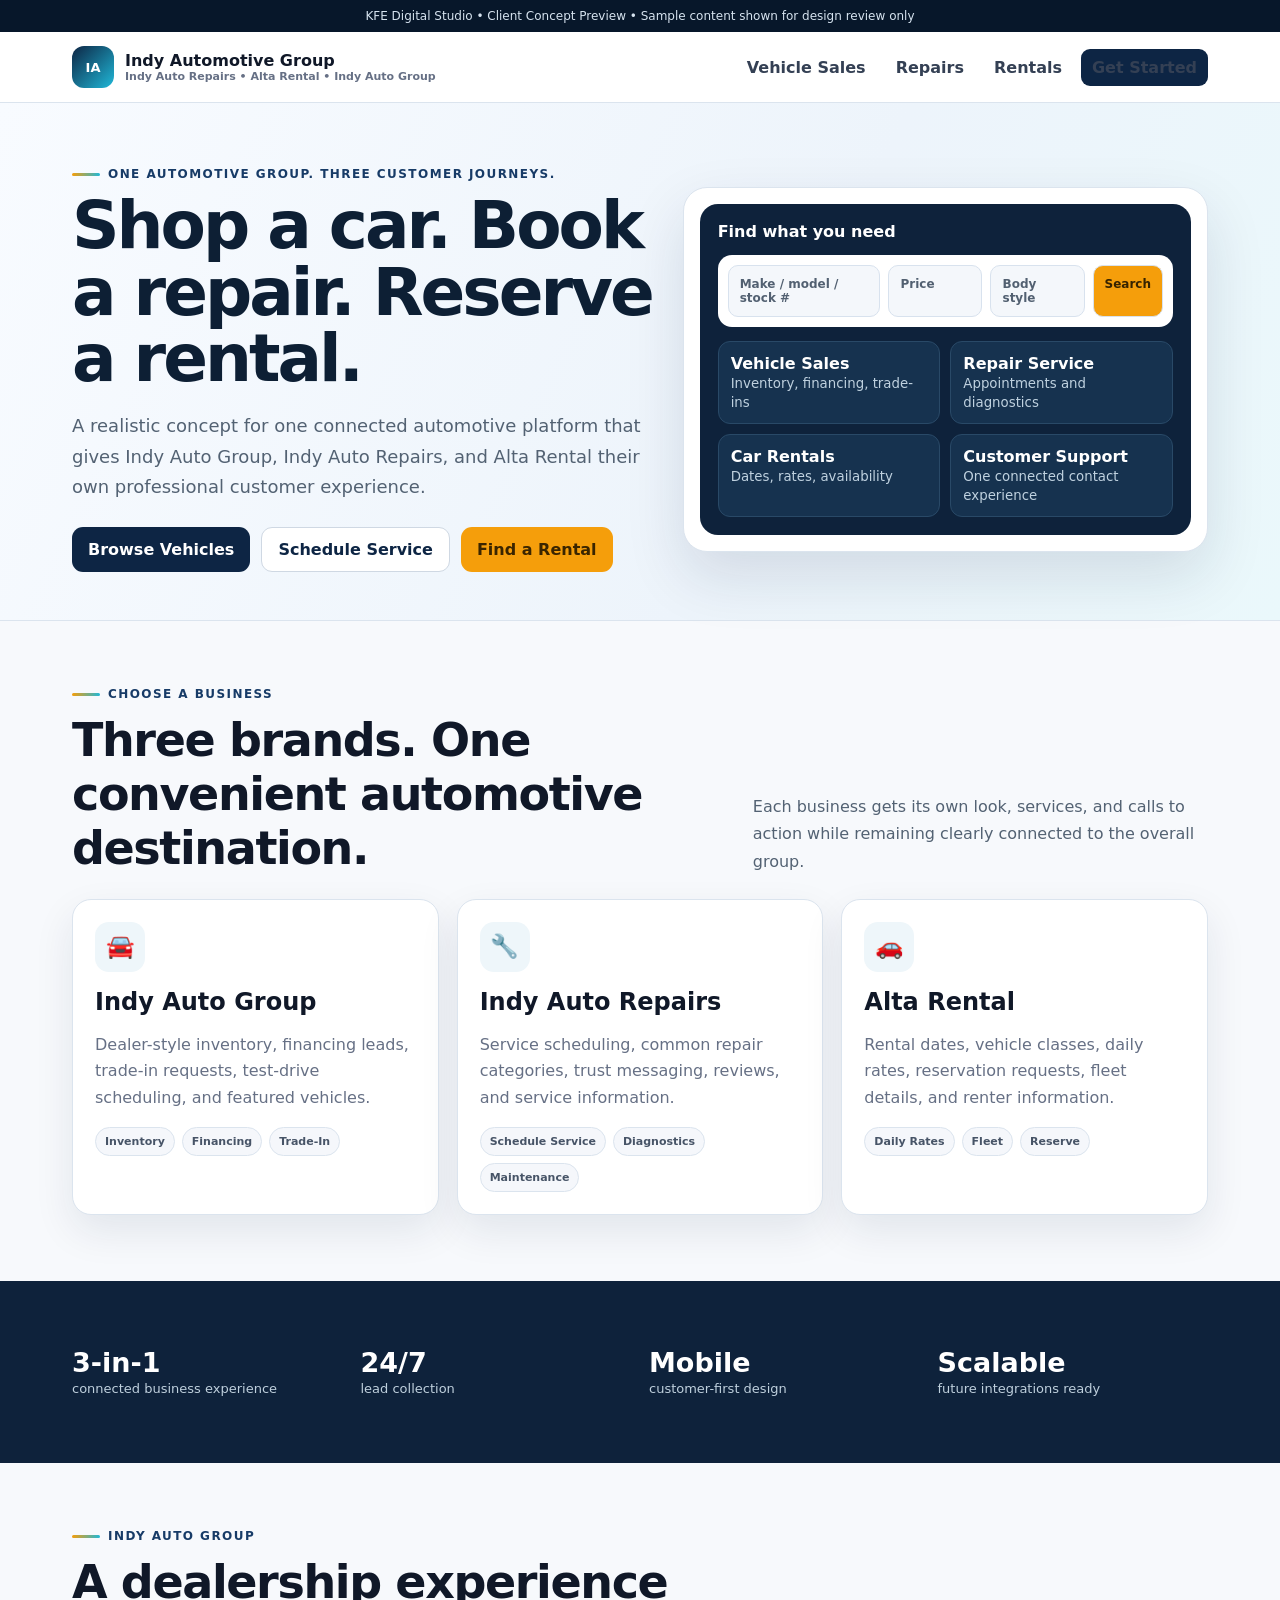
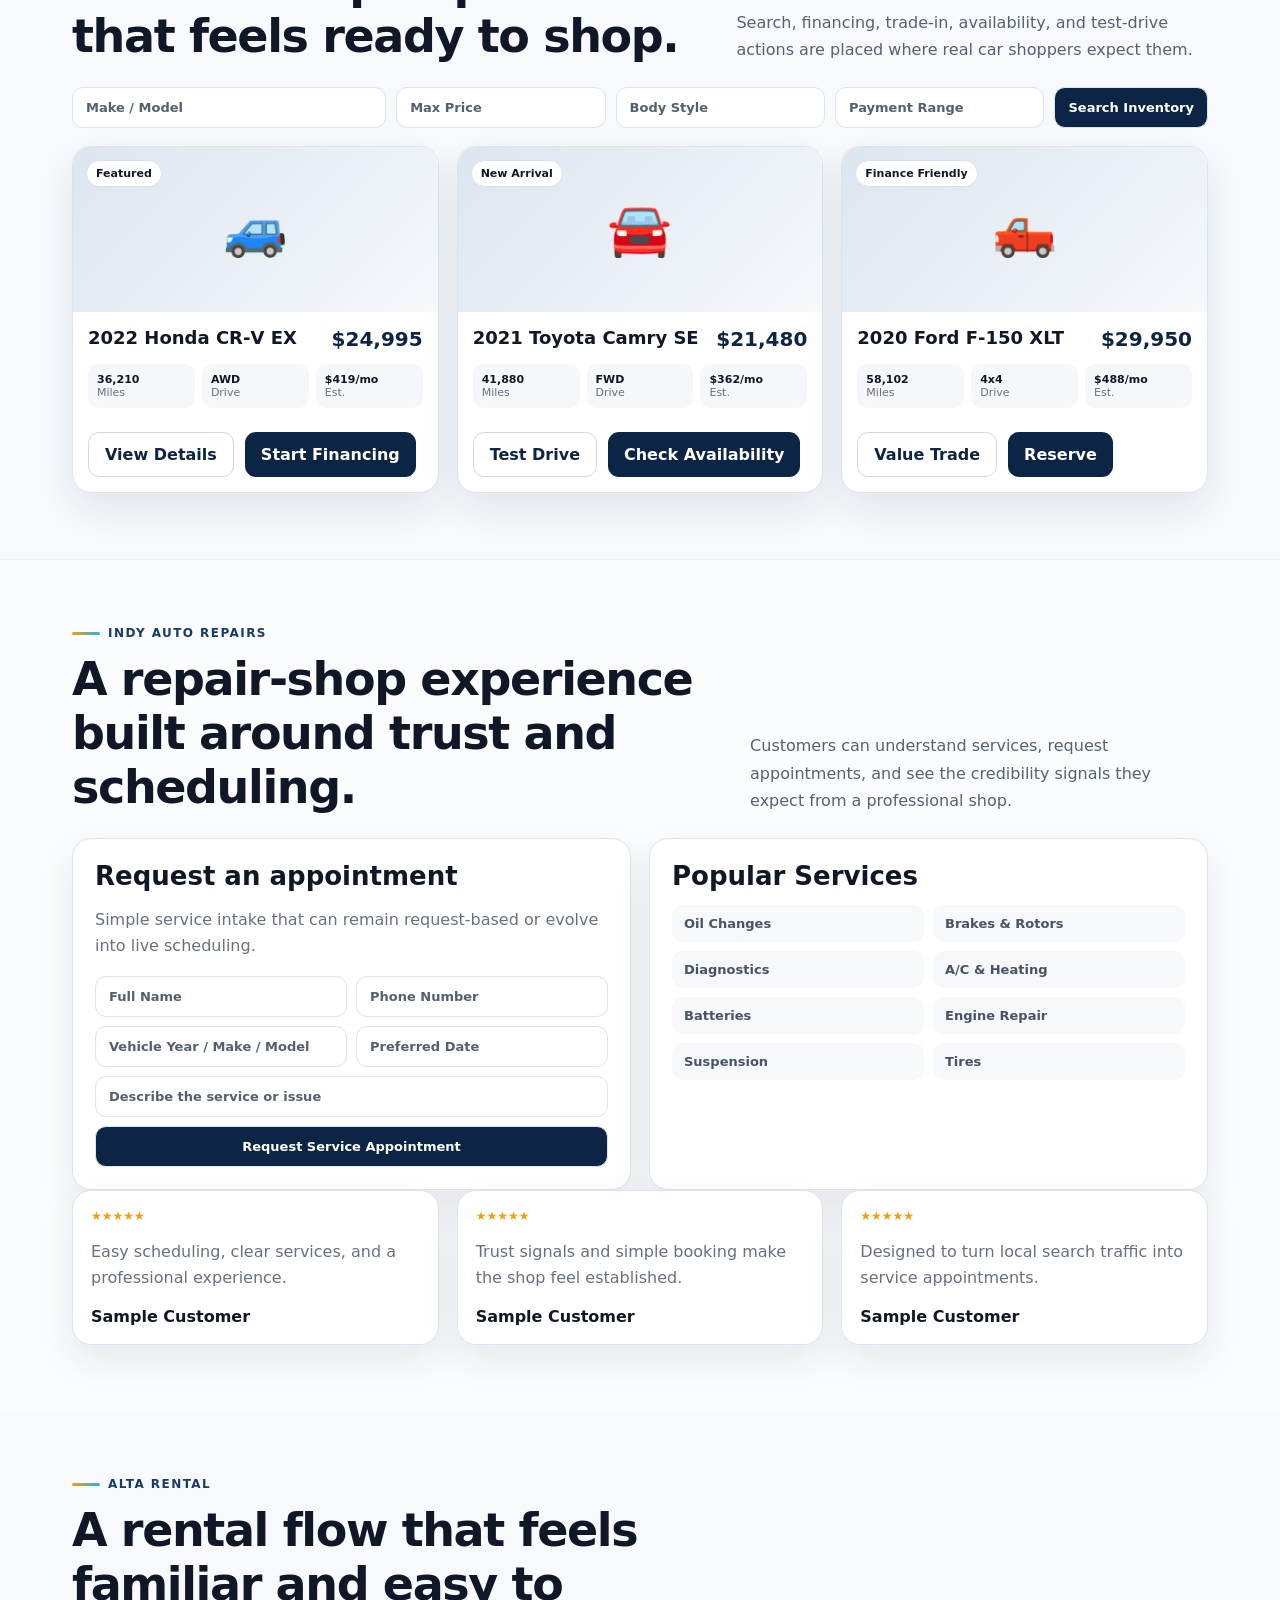
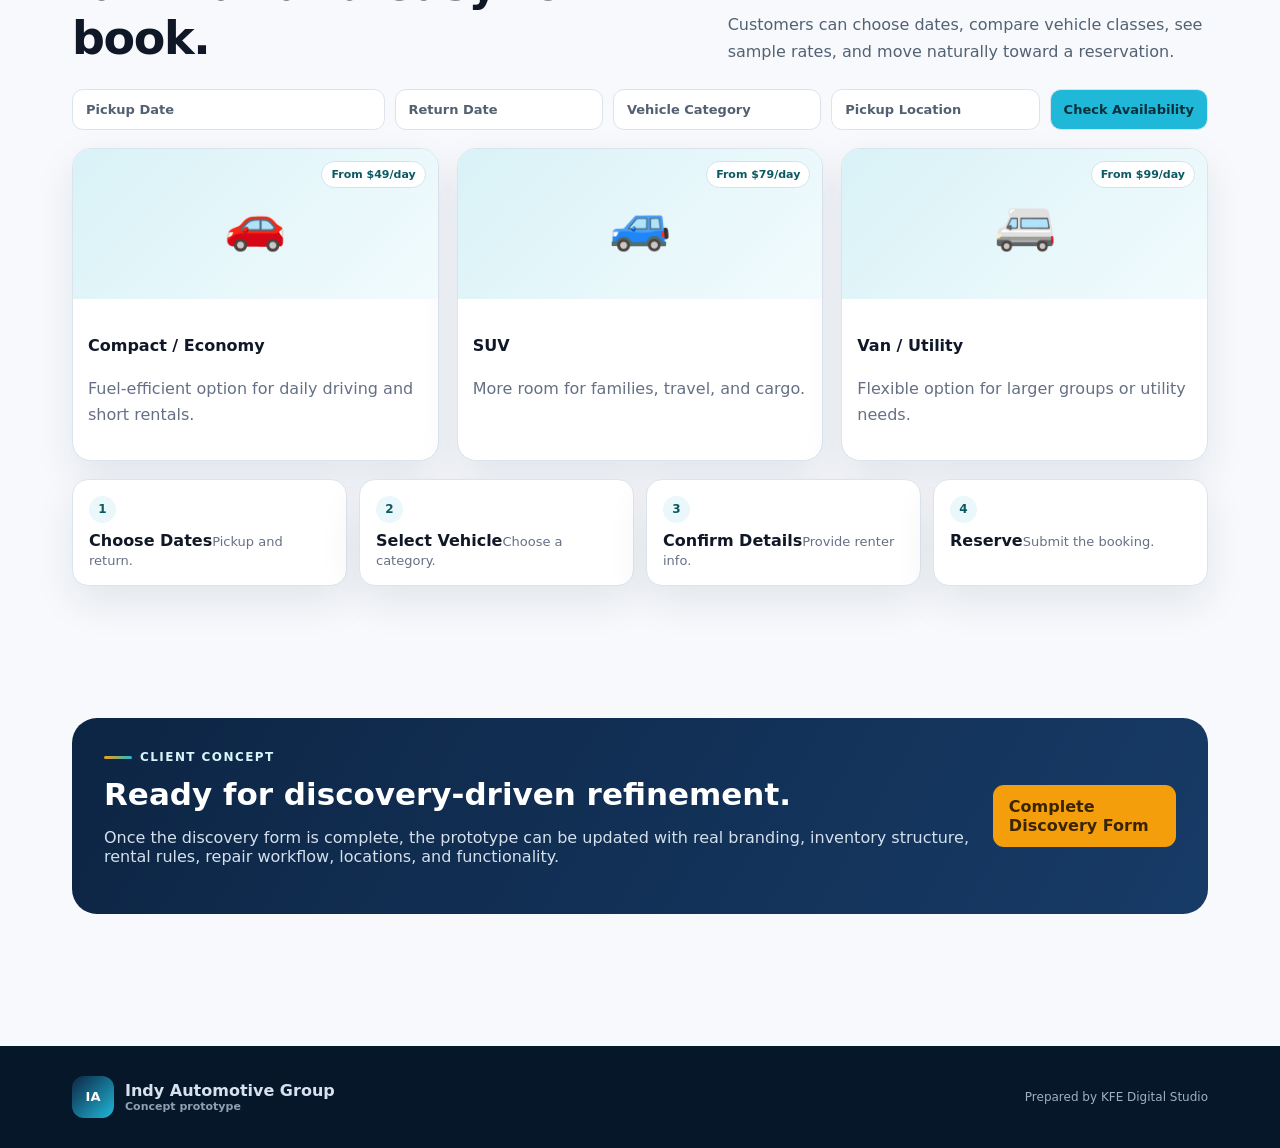
==== index.html @ cad3380a "Add client-facing Indy Automotive prototype" ====
<!doctype html><html lang="en"><head><meta charset="utf-8"><meta name="viewport" content="width=device-width,initial-scale=1"><title>Indy Automotive Group | Concept Preview</title><style>
:root{--n:#0d2544;--n2:#173b67;--c:#20b8d8;--o:#f59e0b;--ink:#101828;--m:#667085;--l:#dbe4ee;--bg:#f7f9fc;--w:#fff;--sh:0 16px 40px rgba(13,37,68,.09)}*{box-sizing:border-box}html{scroll-behavior:smooth}body{margin:0;font-family:Inter,system-ui,-apple-system,"Segoe UI",sans-serif;background:var(--bg);color:var(--ink)}a{text-decoration:none;color:inherit}.wrap{max-width:1180px;margin:auto;padding:0 22px}.notice{background:#07172a;color:#d6e3ef;text-align:center;padding:9px 18px;font-size:12px}.nav{position:sticky;top:0;z-index:20;background:#fff;border-bottom:1px solid var(--l)}.nav .wrap{display:flex;align-items:center;justify-content:space-between;padding-top:14px;padding-bottom:14px}.brand{display:flex;align-items:center;gap:11px;font-weight:850}.mark{width:42px;height:42px;border-radius:12px;background:linear-gradient(135deg,var(--n),var(--c));display:grid;place-items:center;color:#fff;font-size:13px}.brand small{display:block;color:var(--m);font-weight:600;font-size:11px}.links{display:flex;gap:8px;align-items:center}.links a{padding:9px 11px;border-radius:9px;font-weight:700;color:#344054}.btn{display:inline-flex;align-items:center;justify-content:center;border-radius:11px;padding:12px 16px;font-weight:800}.primary{background:var(--n);color:#fff}.outline{background:#fff;border:1px solid #cfd8e3;color:var(--n)}.orange{background:var(--o);color:#3a2500}.hero{background:linear-gradient(115deg,#f8fbff,#edf4fb 60%,#eaf8fb);padding:64px 0 48px;border-bottom:1px solid var(--l)}.grid{display:grid;grid-template-columns:1.05fr .95fr;gap:30px;align-items:center}.eyebrow{font-size:12px;text-transform:uppercase;letter-spacing:.12em;font-weight:850;color:var(--n2);margin-bottom:12px}.eyebrow:before{content:"";display:inline-block;width:28px;height:3px;background:linear-gradient(90deg,var(--o),var(--c));border-radius:99px;margin-right:8px;vertical-align:middle}h1{font-size:clamp(42px,5.5vw,66px);line-height:1.01;letter-spacing:-.045em;margin:0 0 18px;color:#0d1f34}.hero p,.lead{color:#536273;line-height:1.7}.hero p{font-size:18px}.actions{display:flex;gap:11px;flex-wrap:wrap;margin-top:24px}.dash{background:#fff;border:1px solid var(--l);padding:16px;border-radius:24px;box-shadow:0 24px 60px rgba(13,37,68,.12)}.dashin{background:#0e223b;color:#fff;border-radius:18px;padding:18px}.search{background:#fff;border-radius:14px;padding:10px;display:grid;grid-template-columns:1.3fr .8fr .8fr auto;gap:8px;margin:14px 0}.search span{background:#f4f7fb;border:1px solid #d8e2ee;color:#526071;border-radius:10px;padding:11px;font-size:12px;font-weight:700}.search .go{background:var(--o);color:#362300}.quick{display:grid;grid-template-columns:1fr 1fr;gap:10px}.quick div{background:#16324f;border:1px solid #294967;padding:12px;border-radius:12px}.quick b{display:block}.quick small{color:#bfd1df}.section{padding:66px 0}.head{display:flex;justify-content:space-between;gap:22px;align-items:end;margin-bottom:24px}.head h2{font-size:clamp(31px,4vw,46px);margin:0;letter-spacing:-.03em}.head .lead{max-width:500px;margin:0}.three,.inventory,.reviews,.fleet{display:grid;grid-template-columns:repeat(3,1fr);gap:18px}.card,.panel,.vehicle,.rental,.review{background:#fff;border:1px solid var(--l);border-radius:19px;box-shadow:var(--sh)}.card{padding:22px}.icon{width:50px;height:50px;border-radius:14px;background:#eef6fa;display:grid;place-items:center;font-size:23px}.card h3{font-size:24px;margin:16px 0 7px}.card p,.panel p,.review p,.rental p{color:var(--m);line-height:1.65}.chips{display:flex;gap:7px;flex-wrap:wrap}.chip{font-size:11px;font-weight:800;color:#475467;background:#f5f7fb;border:1px solid #dbe4ee;border-radius:999px;padding:7px 9px}.dark{background:#0e223b;color:#fff}.stats{display:grid;grid-template-columns:repeat(4,1fr);gap:18px}.stat strong{display:block;font-size:27px}.stat span{font-size:13px;color:#bfd0dd}.filters{display:grid;grid-template-columns:1.2fr .8fr .8fr .8fr auto;gap:10px;margin-bottom:18px}.filters span,.field{background:#fff;border:1px solid var(--l);border-radius:11px;padding:12px 13px;color:#526071;font-size:13px;font-weight:700}.filters .searchbtn,.submit{background:var(--n);color:#fff;text-align:center}.vehicle{overflow:hidden}.photo{height:165px;background:linear-gradient(135deg,#dce6ef,#f6f8fb);display:grid;place-items:center;font-size:52px;position:relative}.badge{position:absolute;top:13px;left:13px;background:#fff;border:1px solid #d8e1ea;border-radius:999px;padding:6px 9px;font-size:11px;font-weight:850}.body{padding:15px}.title{display:flex;justify-content:space-between;gap:10px}.title h4{margin:0;font-size:18px}.price{font-size:20px;font-weight:900;color:var(--n)}.meta{display:grid;grid-template-columns:repeat(3,1fr);gap:7px;margin:13px 0}.meta div{background:#f5f7fa;border-radius:10px;padding:9px;font-size:11px;color:#667085}.meta b{display:block;color:#101828}.split{display:grid;grid-template-columns:1fr 1fr;gap:18px;margin-top:18px}.panel{padding:22px}.panel h3{font-size:26px;margin:0 0 8px}.list,.form{display:grid;grid-template-columns:1fr 1fr;gap:9px;margin-top:14px}.list div{background:#f6f8fb;border-radius:11px;padding:11px 12px;color:#475467;font-size:13px;font-weight:700}.field.full{grid-column:1/-1}.review{padding:18px}.stars{color:var(--o);font-size:12px}.rental{overflow:hidden}.rental-photo{height:150px;background:linear-gradient(135deg,#d9f2f7,#f2fbfd);display:grid;place-items:center;font-size:50px;position:relative}.rate{position:absolute;top:12px;right:12px;background:#fff;border:1px solid #cfe5ea;border-radius:999px;padding:6px 9px;font-size:11px;font-weight:850;color:#0b5a63}.steps{display:grid;grid-template-columns:repeat(4,1fr);gap:12px;margin-top:18px}.step{background:#fff;border:1px solid var(--l);border-radius:16px;padding:16px;box-shadow:var(--sh)}.num{width:27px;height:27px;background:#eaf7fb;color:#0b5a63;border-radius:99px;display:grid;place-items:center;font-size:12px;font-weight:900;margin-bottom:8px}.step span{font-size:13px;color:var(--m)}.cta{background:linear-gradient(120deg,var(--n),var(--n2));border-radius:25px;color:#fff;padding:32px;display:flex;justify-content:space-between;gap:22px;align-items:center}.cta h2{margin:0;font-size:31px}.cta p{color:#d4e1ec}.footer{background:#07172a;color:#d6e3ef;padding:30px 0;margin-top:66px}.footer .wrap{display:flex;justify-content:space-between;gap:20px;align-items:center;flex-wrap:wrap}.footer p{font-size:12px;color:#9db0c0}@media(max-width:980px){.grid,.split{grid-template-columns:1fr}.three,.inventory,.reviews,.fleet{grid-template-columns:1fr 1fr}.stats,.steps{grid-template-columns:1fr 1fr}.filters{grid-template-columns:1fr 1fr}.filters .searchbtn{grid-column:1/-1}}@media(max-width:680px){.links{display:none}.search{grid-template-columns:1fr 1fr}.three,.inventory,.reviews,.fleet,.stats,.steps{grid-template-columns:1fr}.head{display:block}.filters,.form,.list{grid-template-columns:1fr}.field.full{grid-column:auto}.quick{grid-template-columns:1fr}.cta{display:block}h1{font-size:43px}}
</style></head><body><div class="notice">KFE Digital Studio • Client Concept Preview • Sample content shown for design review only</div><nav class="nav"><div class="wrap"><a class="brand" href="#top"><span class="mark">IA</span><span>Indy Automotive Group<small>Indy Auto Repairs • Alta Rental • Indy Auto Group</small></span></a><div class="links"><a href="#dealer">Vehicle Sales</a><a href="#repairs">Repairs</a><a href="#rentals">Rentals</a><a class="btn primary" href="#contact">Get Started</a></div></div></nav><header class="hero" id="top"><div class="wrap grid"><div><div class="eyebrow">One automotive group. Three customer journeys.</div><h1>Shop a car. Book a repair. Reserve a rental.</h1><p>A realistic concept for one connected automotive platform that gives Indy Auto Group, Indy Auto Repairs, and Alta Rental their own professional customer experience.</p><div class="actions"><a class="btn primary" href="#dealer">Browse Vehicles</a><a class="btn outline" href="#repairs">Schedule Service</a><a class="btn orange" href="#rentals">Find a Rental</a></div></div><div class="dash"><div class="dashin"><b>Find what you need</b><div class="search"><span>Make / model / stock #</span><span>Price</span><span>Body style</span><span class="go">Search</span></div><div class="quick"><div><b>Vehicle Sales</b><small>Inventory, financing, trade-ins</small></div><div><b>Repair Service</b><small>Appointments and diagnostics</small></div><div><b>Car Rentals</b><small>Dates, rates, availability</small></div><div><b>Customer Support</b><small>One connected contact experience</small></div></div></div></div></div></header><section class="section"><div class="wrap"><div class="head"><div><div class="eyebrow">Choose a business</div><h2>Three brands. One convenient automotive destination.</h2></div><p class="lead">Each business gets its own look, services, and calls to action while remaining clearly connected to the overall group.</p></div><div class="three"><div class="card"><div class="icon">🚘</div><h3>Indy Auto Group</h3><p>Dealer-style inventory, financing leads, trade-in requests, test-drive scheduling, and featured vehicles.</p><div class="chips"><span class="chip">Inventory</span><span class="chip">Financing</span><span class="chip">Trade-In</span></div></div><div class="card"><div class="icon">🔧</div><h3>Indy Auto Repairs</h3><p>Service scheduling, common repair categories, trust messaging, reviews, and service information.</p><div class="chips"><span class="chip">Schedule Service</span><span class="chip">Diagnostics</span><span class="chip">Maintenance</span></div></div><div class="card"><div class="icon">🚗</div><h3>Alta Rental</h3><p>Rental dates, vehicle classes, daily rates, reservation requests, fleet details, and renter information.</p><div class="chips"><span class="chip">Daily Rates</span><span class="chip">Fleet</span><span class="chip">Reserve</span></div></div></div></div></section><section class="section dark"><div class="wrap stats"><div class="stat"><strong>3-in-1</strong><span>connected business experience</span></div><div class="stat"><strong>24/7</strong><span>lead collection</span></div><div class="stat"><strong>Mobile</strong><span>customer-first design</span></div><div class="stat"><strong>Scalable</strong><span>future integrations ready</span></div></div></section><section class="section" id="dealer"><div class="wrap"><div class="head"><div><div class="eyebrow">Indy Auto Group</div><h2>A dealership experience that feels ready to shop.</h2></div><p class="lead">Search, financing, trade-in, availability, and test-drive actions are placed where real car shoppers expect them.</p></div><div class="filters"><span>Make / Model</span><span>Max Price</span><span>Body Style</span><span>Payment Range</span><span class="searchbtn">Search Inventory</span></div><div class="inventory"><div class="vehicle"><div class="photo"><span class="badge">Featured</span>🚙</div><div class="body"><div class="title"><h4>2022 Honda CR‑V EX</h4><div class="price">$24,995</div></div><div class="meta"><div><b>36,210</b>Miles</div><div><b>AWD</b>Drive</div><div><b>$419/mo</b>Est.</div></div><div class="actions"><span class="btn outline">View Details</span><span class="btn primary">Start Financing</span></div></div></div><div class="vehicle"><div class="photo"><span class="badge">New Arrival</span>🚘</div><div class="body"><div class="title"><h4>2021 Toyota Camry SE</h4><div class="price">$21,480</div></div><div class="meta"><div><b>41,880</b>Miles</div><div><b>FWD</b>Drive</div><div><b>$362/mo</b>Est.</div></div><div class="actions"><span class="btn outline">Test Drive</span><span class="btn primary">Check Availability</span></div></div></div><div class="vehicle"><div class="photo"><span class="badge">Finance Friendly</span>🛻</div><div class="body"><div class="title"><h4>2020 Ford F‑150 XLT</h4><div class="price">$29,950</div></div><div class="meta"><div><b>58,102</b>Miles</div><div><b>4x4</b>Drive</div><div><b>$488/mo</b>Est.</div></div><div class="actions"><span class="btn outline">Value Trade</span><span class="btn primary">Reserve</span></div></div></div></div></div></section><section class="section" id="repairs" style="background:#fbfcfe;border-top:1px solid #edf2f7"><div class="wrap"><div class="head"><div><div class="eyebrow">Indy Auto Repairs</div><h2>A repair-shop experience built around trust and scheduling.</h2></div><p class="lead">Customers can understand services, request appointments, and see the credibility signals they expect from a professional shop.</p></div><div class="split"><div class="panel"><h3>Request an appointment</h3><p>Simple service intake that can remain request-based or evolve into live scheduling.</p><div class="form"><div class="field">Full Name</div><div class="field">Phone Number</div><div class="field">Vehicle Year / Make / Model</div><div class="field">Preferred Date</div><div class="field full">Describe the service or issue</div><div class="field full submit">Request Service Appointment</div></div></div><div class="panel"><h3>Popular Services</h3><div class="list"><div>Oil Changes</div><div>Brakes & Rotors</div><div>Diagnostics</div><div>A/C & Heating</div><div>Batteries</div><div>Engine Repair</div><div>Suspension</div><div>Tires</div></div></div></div><div class="reviews"><div class="review"><div class="stars">★★★★★</div><p>Easy scheduling, clear services, and a professional experience.</p><b>Sample Customer</b></div><div class="review"><div class="stars">★★★★★</div><p>Trust signals and simple booking make the shop feel established.</p><b>Sample Customer</b></div><div class="review"><div class="stars">★★★★★</div><p>Designed to turn local search traffic into service appointments.</p><b>Sample Customer</b></div></div></div></section><section class="section" id="rentals"><div class="wrap"><div class="head"><div><div class="eyebrow">Alta Rental</div><h2>A rental flow that feels familiar and easy to book.</h2></div><p class="lead">Customers can choose dates, compare vehicle classes, see sample rates, and move naturally toward a reservation.</p></div><div class="filters"><span>Pickup Date</span><span>Return Date</span><span>Vehicle Category</span><span>Pickup Location</span><span class="searchbtn" style="background:var(--c);color:#08313a">Check Availability</span></div><div class="fleet"><div class="rental"><div class="rental-photo">🚗<span class="rate">From $49/day</span></div><div class="body"><h4>Compact / Economy</h4><p>Fuel-efficient option for daily driving and short rentals.</p></div></div><div class="rental"><div class="rental-photo">🚙<span class="rate">From $79/day</span></div><div class="body"><h4>SUV</h4><p>More room for families, travel, and cargo.</p></div></div><div class="rental"><div class="rental-photo">🚐<span class="rate">From $99/day</span></div><div class="body"><h4>Van / Utility</h4><p>Flexible option for larger groups or utility needs.</p></div></div></div><div class="steps"><div class="step"><div class="num">1</div><b>Choose Dates</b><span>Pickup and return.</span></div><div class="step"><div class="num">2</div><b>Select Vehicle</b><span>Choose a category.</span></div><div class="step"><div class="num">3</div><b>Confirm Details</b><span>Provide renter info.</span></div><div class="step"><div class="num">4</div><b>Reserve</b><span>Submit the booking.</span></div></div></div></section><section class="section" id="contact"><div class="wrap"><div class="cta"><div><div class="eyebrow" style="color:#d7f5fb">Client concept</div><h2>Ready for discovery-driven refinement.</h2><p>Once the discovery form is complete, the prototype can be updated with real branding, inventory structure, rental rules, repair workflow, locations, and functionality.</p></div><a class="btn orange" href="https://form.jotform.com/262604397604056">Complete Discovery Form</a></div></div></section><footer class="footer"><div class="wrap"><div class="brand"><span class="mark">IA</span><span>Indy Automotive Group<small style="color:#8ea1b4">Concept prototype</small></span></div><p>Prepared by KFE Digital Studio</p></div></footer></body></html>
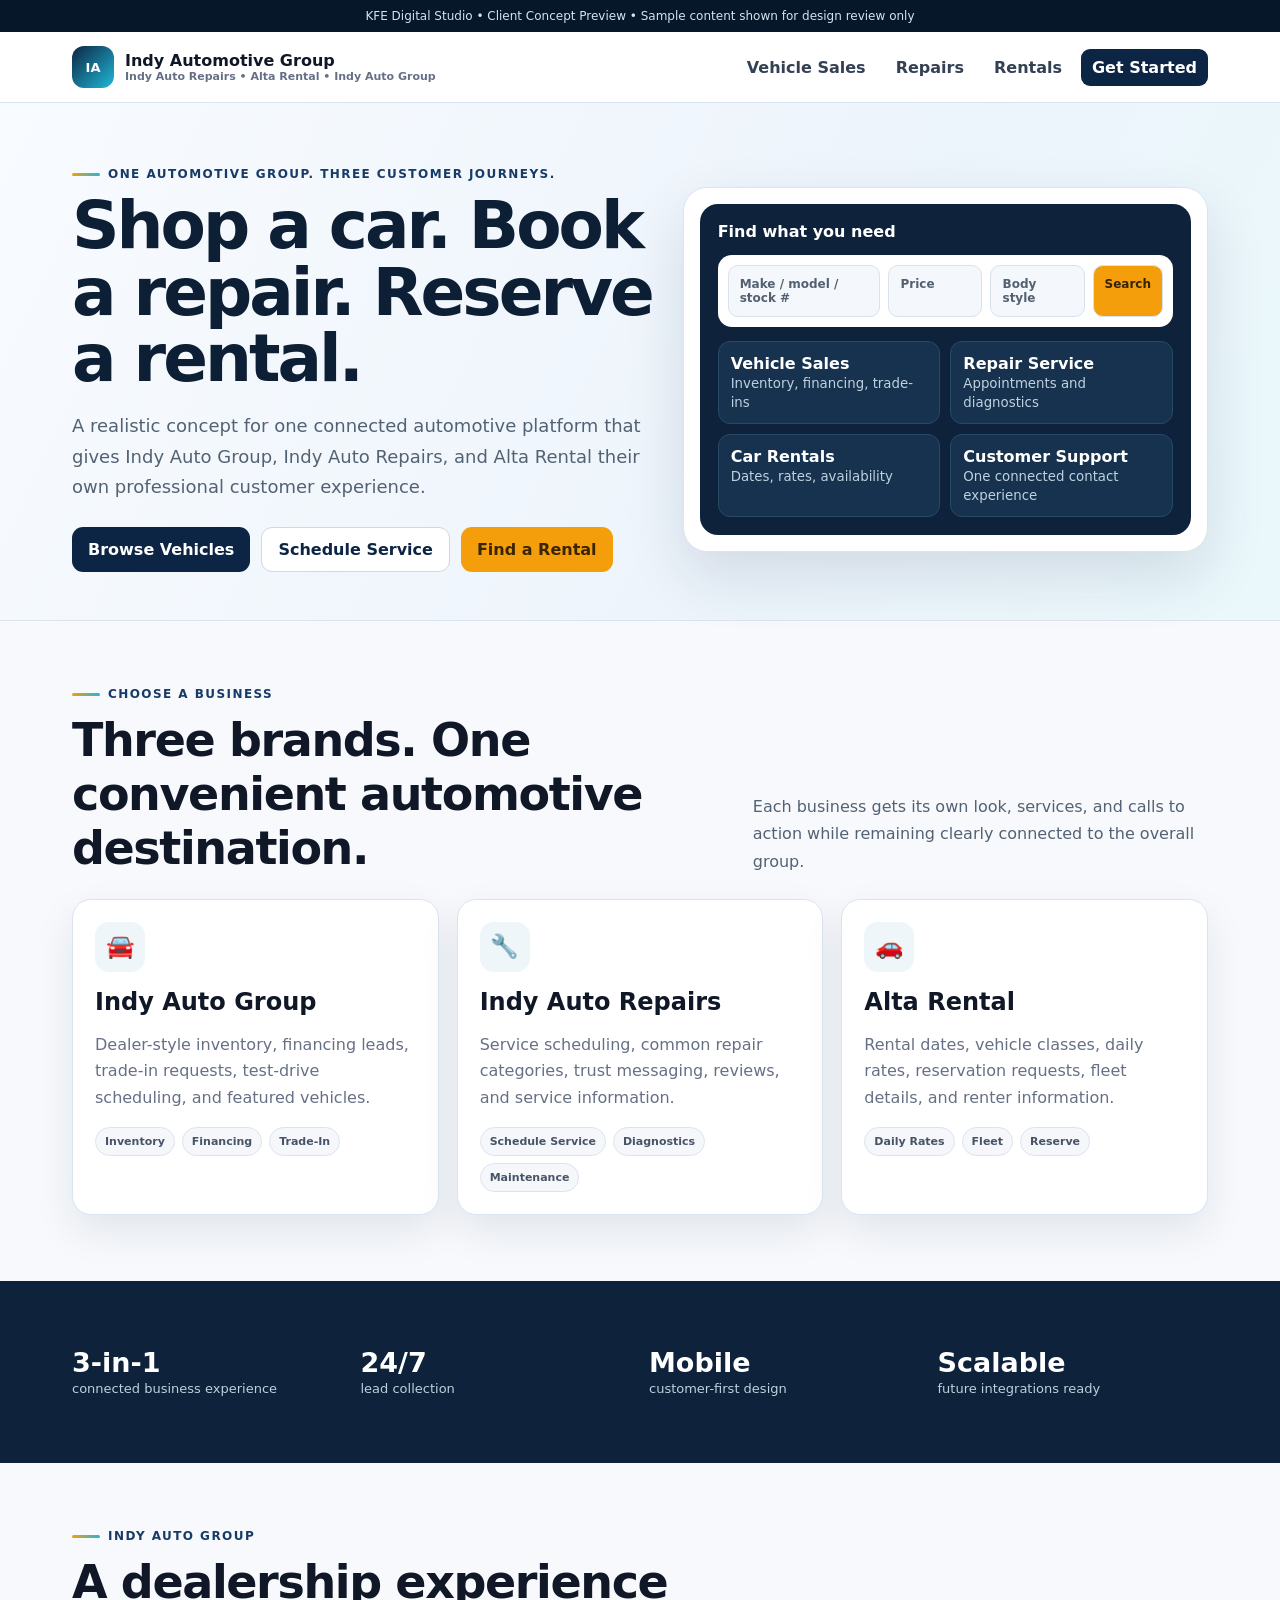
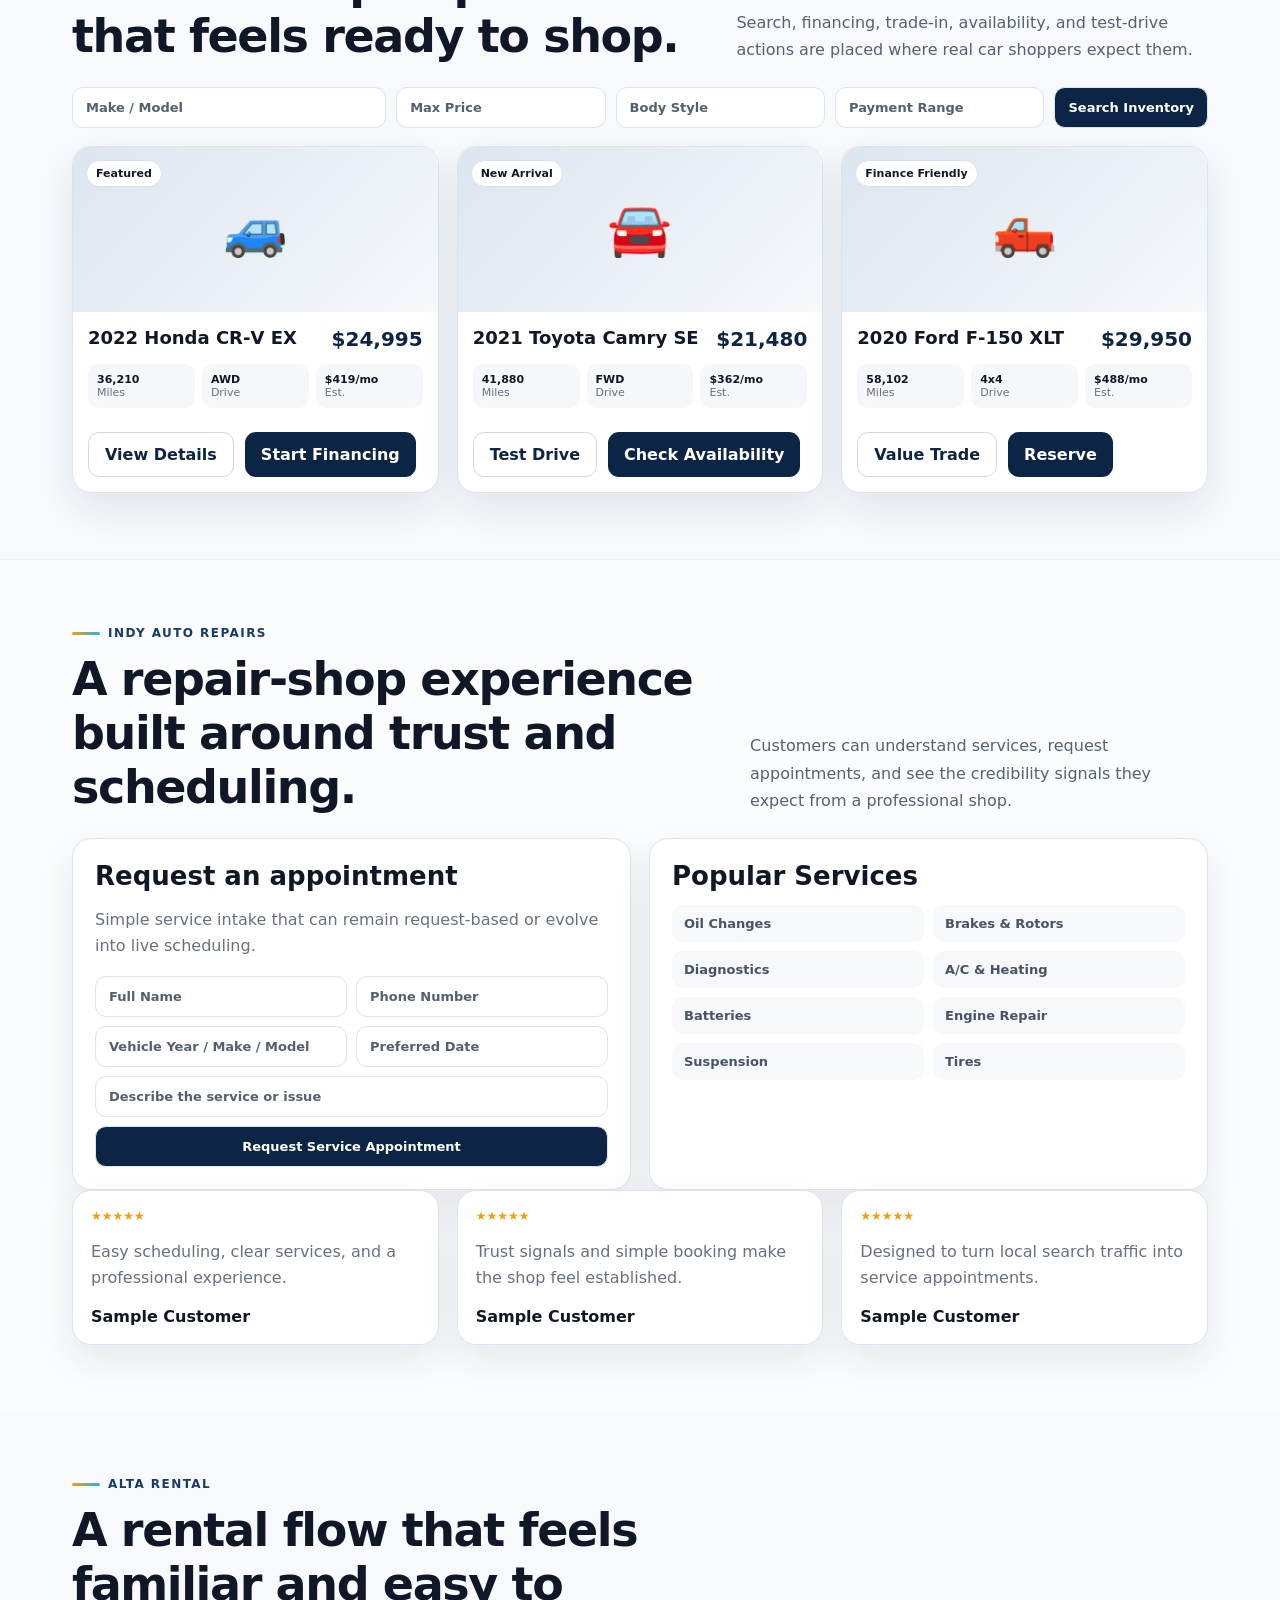
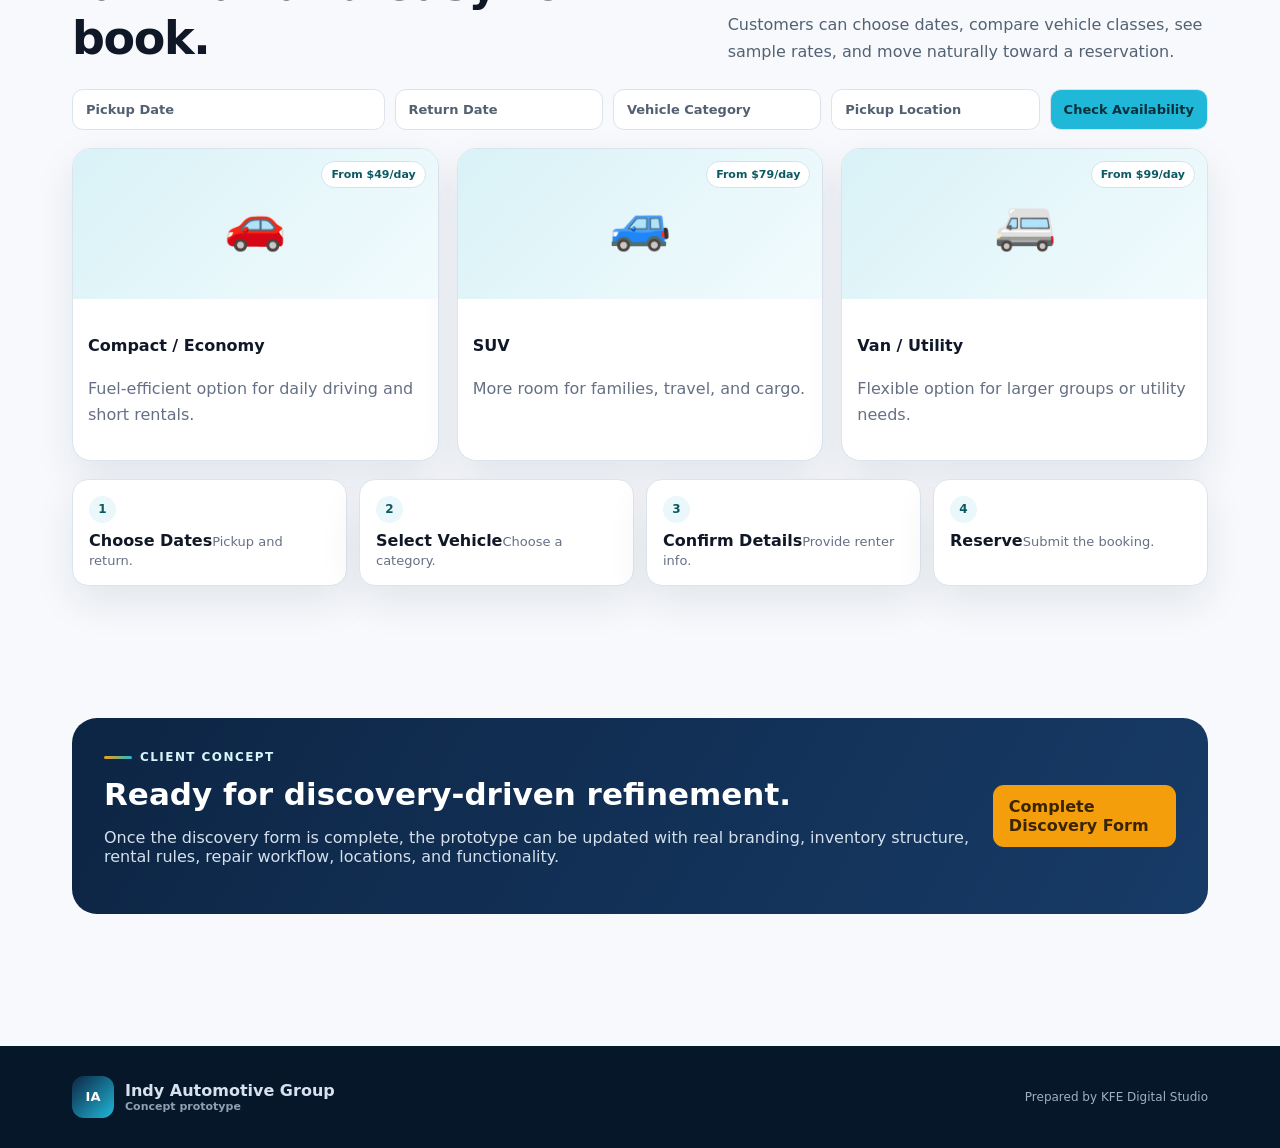
==== commit f66ab862: "Make Get Started navigation text white" ====
--- a/index.html
+++ b/index.html
@@ -1,3 +1,3 @@
 <!doctype html><html lang="en"><head><meta charset="utf-8"><meta name="viewport" content="width=device-width,initial-scale=1"><title>Indy Automotive Group | Concept Preview</title><style>
-:root{--n:#0d2544;--n2:#173b67;--c:#20b8d8;--o:#f59e0b;--ink:#101828;--m:#667085;--l:#dbe4ee;--bg:#f7f9fc;--w:#fff;--sh:0 16px 40px rgba(13,37,68,.09)}*{box-sizing:border-box}html{scroll-behavior:smooth}body{margin:0;font-family:Inter,system-ui,-apple-system,"Segoe UI",sans-serif;background:var(--bg);color:var(--ink)}a{text-decoration:none;color:inherit}.wrap{max-width:1180px;margin:auto;padding:0 22px}.notice{background:#07172a;color:#d6e3ef;text-align:center;padding:9px 18px;font-size:12px}.nav{position:sticky;top:0;z-index:20;background:#fff;border-bottom:1px solid var(--l)}.nav .wrap{display:flex;align-items:center;justify-content:space-between;padding-top:14px;padding-bottom:14px}.brand{display:flex;align-items:center;gap:11px;font-weight:850}.mark{width:42px;height:42px;border-radius:12px;background:linear-gradient(135deg,var(--n),var(--c));display:grid;place-items:center;color:#fff;font-size:13px}.brand small{display:block;color:var(--m);font-weight:600;font-size:11px}.links{display:flex;gap:8px;align-items:center}.links a{padding:9px 11px;border-radius:9px;font-weight:700;color:#344054}.btn{display:inline-flex;align-items:center;justify-content:center;border-radius:11px;padding:12px 16px;font-weight:800}.primary{background:var(--n);color:#fff}.outline{background:#fff;border:1px solid #cfd8e3;color:var(--n)}.orange{background:var(--o);color:#3a2500}.hero{background:linear-gradient(115deg,#f8fbff,#edf4fb 60%,#eaf8fb);padding:64px 0 48px;border-bottom:1px solid var(--l)}.grid{display:grid;grid-template-columns:1.05fr .95fr;gap:30px;align-items:center}.eyebrow{font-size:12px;text-transform:uppercase;letter-spacing:.12em;font-weight:850;color:var(--n2);margin-bottom:12px}.eyebrow:before{content:"";display:inline-block;width:28px;height:3px;background:linear-gradient(90deg,var(--o),var(--c));border-radius:99px;margin-right:8px;vertical-align:middle}h1{font-size:clamp(42px,5.5vw,66px);line-height:1.01;letter-spacing:-.045em;margin:0 0 18px;color:#0d1f34}.hero p,.lead{color:#536273;line-height:1.7}.hero p{font-size:18px}.actions{display:flex;gap:11px;flex-wrap:wrap;margin-top:24px}.dash{background:#fff;border:1px solid var(--l);padding:16px;border-radius:24px;box-shadow:0 24px 60px rgba(13,37,68,.12)}.dashin{background:#0e223b;color:#fff;border-radius:18px;padding:18px}.search{background:#fff;border-radius:14px;padding:10px;display:grid;grid-template-columns:1.3fr .8fr .8fr auto;gap:8px;margin:14px 0}.search span{background:#f4f7fb;border:1px solid #d8e2ee;color:#526071;border-radius:10px;padding:11px;font-size:12px;font-weight:700}.search .go{background:var(--o);color:#362300}.quick{display:grid;grid-template-columns:1fr 1fr;gap:10px}.quick div{background:#16324f;border:1px solid #294967;padding:12px;border-radius:12px}.quick b{display:block}.quick small{color:#bfd1df}.section{padding:66px 0}.head{display:flex;justify-content:space-between;gap:22px;align-items:end;margin-bottom:24px}.head h2{font-size:clamp(31px,4vw,46px);margin:0;letter-spacing:-.03em}.head .lead{max-width:500px;margin:0}.three,.inventory,.reviews,.fleet{display:grid;grid-template-columns:repeat(3,1fr);gap:18px}.card,.panel,.vehicle,.rental,.review{background:#fff;border:1px solid var(--l);border-radius:19px;box-shadow:var(--sh)}.card{padding:22px}.icon{width:50px;height:50px;border-radius:14px;background:#eef6fa;display:grid;place-items:center;font-size:23px}.card h3{font-size:24px;margin:16px 0 7px}.card p,.panel p,.review p,.rental p{color:var(--m);line-height:1.65}.chips{display:flex;gap:7px;flex-wrap:wrap}.chip{font-size:11px;font-weight:800;color:#475467;background:#f5f7fb;border:1px solid #dbe4ee;border-radius:999px;padding:7px 9px}.dark{background:#0e223b;color:#fff}.stats{display:grid;grid-template-columns:repeat(4,1fr);gap:18px}.stat strong{display:block;font-size:27px}.stat span{font-size:13px;color:#bfd0dd}.filters{display:grid;grid-template-columns:1.2fr .8fr .8fr .8fr auto;gap:10px;margin-bottom:18px}.filters span,.field{background:#fff;border:1px solid var(--l);border-radius:11px;padding:12px 13px;color:#526071;font-size:13px;font-weight:700}.filters .searchbtn,.submit{background:var(--n);color:#fff;text-align:center}.vehicle{overflow:hidden}.photo{height:165px;background:linear-gradient(135deg,#dce6ef,#f6f8fb);display:grid;place-items:center;font-size:52px;position:relative}.badge{position:absolute;top:13px;left:13px;background:#fff;border:1px solid #d8e1ea;border-radius:999px;padding:6px 9px;font-size:11px;font-weight:850}.body{padding:15px}.title{display:flex;justify-content:space-between;gap:10px}.title h4{margin:0;font-size:18px}.price{font-size:20px;font-weight:900;color:var(--n)}.meta{display:grid;grid-template-columns:repeat(3,1fr);gap:7px;margin:13px 0}.meta div{background:#f5f7fa;border-radius:10px;padding:9px;font-size:11px;color:#667085}.meta b{display:block;color:#101828}.split{display:grid;grid-template-columns:1fr 1fr;gap:18px;margin-top:18px}.panel{padding:22px}.panel h3{font-size:26px;margin:0 0 8px}.list,.form{display:grid;grid-template-columns:1fr 1fr;gap:9px;margin-top:14px}.list div{background:#f6f8fb;border-radius:11px;padding:11px 12px;color:#475467;font-size:13px;font-weight:700}.field.full{grid-column:1/-1}.review{padding:18px}.stars{color:var(--o);font-size:12px}.rental{overflow:hidden}.rental-photo{height:150px;background:linear-gradient(135deg,#d9f2f7,#f2fbfd);display:grid;place-items:center;font-size:50px;position:relative}.rate{position:absolute;top:12px;right:12px;background:#fff;border:1px solid #cfe5ea;border-radius:999px;padding:6px 9px;font-size:11px;font-weight:850;color:#0b5a63}.steps{display:grid;grid-template-columns:repeat(4,1fr);gap:12px;margin-top:18px}.step{background:#fff;border:1px solid var(--l);border-radius:16px;padding:16px;box-shadow:var(--sh)}.num{width:27px;height:27px;background:#eaf7fb;color:#0b5a63;border-radius:99px;display:grid;place-items:center;font-size:12px;font-weight:900;margin-bottom:8px}.step span{font-size:13px;color:var(--m)}.cta{background:linear-gradient(120deg,var(--n),var(--n2));border-radius:25px;color:#fff;padding:32px;display:flex;justify-content:space-between;gap:22px;align-items:center}.cta h2{margin:0;font-size:31px}.cta p{color:#d4e1ec}.footer{background:#07172a;color:#d6e3ef;padding:30px 0;margin-top:66px}.footer .wrap{display:flex;justify-content:space-between;gap:20px;align-items:center;flex-wrap:wrap}.footer p{font-size:12px;color:#9db0c0}@media(max-width:980px){.grid,.split{grid-template-columns:1fr}.three,.inventory,.reviews,.fleet{grid-template-columns:1fr 1fr}.stats,.steps{grid-template-columns:1fr 1fr}.filters{grid-template-columns:1fr 1fr}.filters .searchbtn{grid-column:1/-1}}@media(max-width:680px){.links{display:none}.search{grid-template-columns:1fr 1fr}.three,.inventory,.reviews,.fleet,.stats,.steps{grid-template-columns:1fr}.head{display:block}.filters,.form,.list{grid-template-columns:1fr}.field.full{grid-column:auto}.quick{grid-template-columns:1fr}.cta{display:block}h1{font-size:43px}}
+:root{--n:#0d2544;--n2:#173b67;--c:#20b8d8;--o:#f59e0b;--ink:#101828;--m:#667085;--l:#dbe4ee;--bg:#f7f9fc;--w:#fff;--sh:0 16px 40px rgba(13,37,68,.09)}*{box-sizing:border-box}html{scroll-behavior:smooth}body{margin:0;font-family:Inter,system-ui,-apple-system,"Segoe UI",sans-serif;background:var(--bg);color:var(--ink)}a{text-decoration:none;color:inherit}.wrap{max-width:1180px;margin:auto;padding:0 22px}.notice{background:#07172a;color:#d6e3ef;text-align:center;padding:9px 18px;font-size:12px}.nav{position:sticky;top:0;z-index:20;background:#fff;border-bottom:1px solid var(--l)}.nav .wrap{display:flex;align-items:center;justify-content:space-between;padding-top:14px;padding-bottom:14px}.brand{display:flex;align-items:center;gap:11px;font-weight:850}.mark{width:42px;height:42px;border-radius:12px;background:linear-gradient(135deg,var(--n),var(--c));display:grid;place-items:center;color:#fff;font-size:13px}.brand small{display:block;color:var(--m);font-weight:600;font-size:11px}.links{display:flex;gap:8px;align-items:center}.links a{padding:9px 11px;border-radius:9px;font-weight:700;color:#344054}.links a.primary{color:#fff}.btn{display:inline-flex;align-items:center;justify-content:center;border-radius:11px;padding:12px 16px;font-weight:800}.primary{background:var(--n);color:#fff}.outline{background:#fff;border:1px solid #cfd8e3;color:var(--n)}.orange{background:var(--o);color:#3a2500}.hero{background:linear-gradient(115deg,#f8fbff,#edf4fb 60%,#eaf8fb);padding:64px 0 48px;border-bottom:1px solid var(--l)}.grid{display:grid;grid-template-columns:1.05fr .95fr;gap:30px;align-items:center}.eyebrow{font-size:12px;text-transform:uppercase;letter-spacing:.12em;font-weight:850;color:var(--n2);margin-bottom:12px}.eyebrow:before{content:"";display:inline-block;width:28px;height:3px;background:linear-gradient(90deg,var(--o),var(--c));border-radius:99px;margin-right:8px;vertical-align:middle}h1{font-size:clamp(42px,5.5vw,66px);line-height:1.01;letter-spacing:-.045em;margin:0 0 18px;color:#0d1f34}.hero p,.lead{color:#536273;line-height:1.7}.hero p{font-size:18px}.actions{display:flex;gap:11px;flex-wrap:wrap;margin-top:24px}.dash{background:#fff;border:1px solid var(--l);padding:16px;border-radius:24px;box-shadow:0 24px 60px rgba(13,37,68,.12)}.dashin{background:#0e223b;color:#fff;border-radius:18px;padding:18px}.search{background:#fff;border-radius:14px;padding:10px;display:grid;grid-template-columns:1.3fr .8fr .8fr auto;gap:8px;margin:14px 0}.search span{background:#f4f7fb;border:1px solid #d8e2ee;color:#526071;border-radius:10px;padding:11px;font-size:12px;font-weight:700}.search .go{background:var(--o);color:#362300}.quick{display:grid;grid-template-columns:1fr 1fr;gap:10px}.quick div{background:#16324f;border:1px solid #294967;padding:12px;border-radius:12px}.quick b{display:block}.quick small{color:#bfd1df}.section{padding:66px 0}.head{display:flex;justify-content:space-between;gap:22px;align-items:end;margin-bottom:24px}.head h2{font-size:clamp(31px,4vw,46px);margin:0;letter-spacing:-.03em}.head .lead{max-width:500px;margin:0}.three,.inventory,.reviews,.fleet{display:grid;grid-template-columns:repeat(3,1fr);gap:18px}.card,.panel,.vehicle,.rental,.review{background:#fff;border:1px solid var(--l);border-radius:19px;box-shadow:var(--sh)}.card{padding:22px}.icon{width:50px;height:50px;border-radius:14px;background:#eef6fa;display:grid;place-items:center;font-size:23px}.card h3{font-size:24px;margin:16px 0 7px}.card p,.panel p,.review p,.rental p{color:var(--m);line-height:1.65}.chips{display:flex;gap:7px;flex-wrap:wrap}.chip{font-size:11px;font-weight:800;color:#475467;background:#f5f7fb;border:1px solid #dbe4ee;border-radius:999px;padding:7px 9px}.dark{background:#0e223b;color:#fff}.stats{display:grid;grid-template-columns:repeat(4,1fr);gap:18px}.stat strong{display:block;font-size:27px}.stat span{font-size:13px;color:#bfd0dd}.filters{display:grid;grid-template-columns:1.2fr .8fr .8fr .8fr auto;gap:10px;margin-bottom:18px}.filters span,.field{background:#fff;border:1px solid var(--l);border-radius:11px;padding:12px 13px;color:#526071;font-size:13px;font-weight:700}.filters .searchbtn,.submit{background:var(--n);color:#fff;text-align:center}.vehicle{overflow:hidden}.photo{height:165px;background:linear-gradient(135deg,#dce6ef,#f6f8fb);display:grid;place-items:center;font-size:52px;position:relative}.badge{position:absolute;top:13px;left:13px;background:#fff;border:1px solid #d8e1ea;border-radius:999px;padding:6px 9px;font-size:11px;font-weight:850}.body{padding:15px}.title{display:flex;justify-content:space-between;gap:10px}.title h4{margin:0;font-size:18px}.price{font-size:20px;font-weight:900;color:var(--n)}.meta{display:grid;grid-template-columns:repeat(3,1fr);gap:7px;margin:13px 0}.meta div{background:#f5f7fa;border-radius:10px;padding:9px;font-size:11px;color:#667085}.meta b{display:block;color:#101828}.split{display:grid;grid-template-columns:1fr 1fr;gap:18px;margin-top:18px}.panel{padding:22px}.panel h3{font-size:26px;margin:0 0 8px}.list,.form{display:grid;grid-template-columns:1fr 1fr;gap:9px;margin-top:14px}.list div{background:#f6f8fb;border-radius:11px;padding:11px 12px;color:#475467;font-size:13px;font-weight:700}.field.full{grid-column:1/-1}.review{padding:18px}.stars{color:var(--o);font-size:12px}.rental{overflow:hidden}.rental-photo{height:150px;background:linear-gradient(135deg,#d9f2f7,#f2fbfd);display:grid;place-items:center;font-size:50px;position:relative}.rate{position:absolute;top:12px;right:12px;background:#fff;border:1px solid #cfe5ea;border-radius:999px;padding:6px 9px;font-size:11px;font-weight:850;color:#0b5a63}.steps{display:grid;grid-template-columns:repeat(4,1fr);gap:12px;margin-top:18px}.step{background:#fff;border:1px solid var(--l);border-radius:16px;padding:16px;box-shadow:var(--sh)}.num{width:27px;height:27px;background:#eaf7fb;color:#0b5a63;border-radius:99px;display:grid;place-items:center;font-size:12px;font-weight:900;margin-bottom:8px}.step span{font-size:13px;color:var(--m)}.cta{background:linear-gradient(120deg,var(--n),var(--n2));border-radius:25px;color:#fff;padding:32px;display:flex;justify-content:space-between;gap:22px;align-items:center}.cta h2{margin:0;font-size:31px}.cta p{color:#d4e1ec}.footer{background:#07172a;color:#d6e3ef;padding:30px 0;margin-top:66px}.footer .wrap{display:flex;justify-content:space-between;gap:20px;align-items:center;flex-wrap:wrap}.footer p{font-size:12px;color:#9db0c0}@media(max-width:980px){.grid,.split{grid-template-columns:1fr}.three,.inventory,.reviews,.fleet{grid-template-columns:1fr 1fr}.stats,.steps{grid-template-columns:1fr 1fr}.filters{grid-template-columns:1fr 1fr}.filters .searchbtn{grid-column:1/-1}}@media(max-width:680px){.links{display:none}.search{grid-template-columns:1fr 1fr}.three,.inventory,.reviews,.fleet,.stats,.steps{grid-template-columns:1fr}.head{display:block}.filters,.form,.list{grid-template-columns:1fr}.field.full{grid-column:auto}.quick{grid-template-columns:1fr}.cta{display:block}h1{font-size:43px}}
 </style></head><body><div class="notice">KFE Digital Studio • Client Concept Preview • Sample content shown for design review only</div><nav class="nav"><div class="wrap"><a class="brand" href="#top"><span class="mark">IA</span><span>Indy Automotive Group<small>Indy Auto Repairs • Alta Rental • Indy Auto Group</small></span></a><div class="links"><a href="#dealer">Vehicle Sales</a><a href="#repairs">Repairs</a><a href="#rentals">Rentals</a><a class="btn primary" href="#contact">Get Started</a></div></div></nav><header class="hero" id="top"><div class="wrap grid"><div><div class="eyebrow">One automotive group. Three customer journeys.</div><h1>Shop a car. Book a repair. Reserve a rental.</h1><p>A realistic concept for one connected automotive platform that gives Indy Auto Group, Indy Auto Repairs, and Alta Rental their own professional customer experience.</p><div class="actions"><a class="btn primary" href="#dealer">Browse Vehicles</a><a class="btn outline" href="#repairs">Schedule Service</a><a class="btn orange" href="#rentals">Find a Rental</a></div></div><div class="dash"><div class="dashin"><b>Find what you need</b><div class="search"><span>Make / model / stock #</span><span>Price</span><span>Body style</span><span class="go">Search</span></div><div class="quick"><div><b>Vehicle Sales</b><small>Inventory, financing, trade-ins</small></div><div><b>Repair Service</b><small>Appointments and diagnostics</small></div><div><b>Car Rentals</b><small>Dates, rates, availability</small></div><div><b>Customer Support</b><small>One connected contact experience</small></div></div></div></div></div></header><section class="section"><div class="wrap"><div class="head"><div><div class="eyebrow">Choose a business</div><h2>Three brands. One convenient automotive destination.</h2></div><p class="lead">Each business gets its own look, services, and calls to action while remaining clearly connected to the overall group.</p></div><div class="three"><div class="card"><div class="icon">🚘</div><h3>Indy Auto Group</h3><p>Dealer-style inventory, financing leads, trade-in requests, test-drive scheduling, and featured vehicles.</p><div class="chips"><span class="chip">Inventory</span><span class="chip">Financing</span><span class="chip">Trade-In</span></div></div><div class="card"><div class="icon">🔧</div><h3>Indy Auto Repairs</h3><p>Service scheduling, common repair categories, trust messaging, reviews, and service information.</p><div class="chips"><span class="chip">Schedule Service</span><span class="chip">Diagnostics</span><span class="chip">Maintenance</span></div></div><div class="card"><div class="icon">🚗</div><h3>Alta Rental</h3><p>Rental dates, vehicle classes, daily rates, reservation requests, fleet details, and renter information.</p><div class="chips"><span class="chip">Daily Rates</span><span class="chip">Fleet</span><span class="chip">Reserve</span></div></div></div></div></section><section class="section dark"><div class="wrap stats"><div class="stat"><strong>3-in-1</strong><span>connected business experience</span></div><div class="stat"><strong>24/7</strong><span>lead collection</span></div><div class="stat"><strong>Mobile</strong><span>customer-first design</span></div><div class="stat"><strong>Scalable</strong><span>future integrations ready</span></div></div></section><section class="section" id="dealer"><div class="wrap"><div class="head"><div><div class="eyebrow">Indy Auto Group</div><h2>A dealership experience that feels ready to shop.</h2></div><p class="lead">Search, financing, trade-in, availability, and test-drive actions are placed where real car shoppers expect them.</p></div><div class="filters"><span>Make / Model</span><span>Max Price</span><span>Body Style</span><span>Payment Range</span><span class="searchbtn">Search Inventory</span></div><div class="inventory"><div class="vehicle"><div class="photo"><span class="badge">Featured</span>🚙</div><div class="body"><div class="title"><h4>2022 Honda CR‑V EX</h4><div class="price">$24,995</div></div><div class="meta"><div><b>36,210</b>Miles</div><div><b>AWD</b>Drive</div><div><b>$419/mo</b>Est.</div></div><div class="actions"><span class="btn outline">View Details</span><span class="btn primary">Start Financing</span></div></div></div><div class="vehicle"><div class="photo"><span class="badge">New Arrival</span>🚘</div><div class="body"><div class="title"><h4>2021 Toyota Camry SE</h4><div class="price">$21,480</div></div><div class="meta"><div><b>41,880</b>Miles</div><div><b>FWD</b>Drive</div><div><b>$362/mo</b>Est.</div></div><div class="actions"><span class="btn outline">Test Drive</span><span class="btn primary">Check Availability</span></div></div></div><div class="vehicle"><div class="photo"><span class="badge">Finance Friendly</span>🛻</div><div class="body"><div class="title"><h4>2020 Ford F‑150 XLT</h4><div class="price">$29,950</div></div><div class="meta"><div><b>58,102</b>Miles</div><div><b>4x4</b>Drive</div><div><b>$488/mo</b>Est.</div></div><div class="actions"><span class="btn outline">Value Trade</span><span class="btn primary">Reserve</span></div></div></div></div></div></section><section class="section" id="repairs" style="background:#fbfcfe;border-top:1px solid #edf2f7"><div class="wrap"><div class="head"><div><div class="eyebrow">Indy Auto Repairs</div><h2>A repair-shop experience built around trust and scheduling.</h2></div><p class="lead">Customers can understand services, request appointments, and see the credibility signals they expect from a professional shop.</p></div><div class="split"><div class="panel"><h3>Request an appointment</h3><p>Simple service intake that can remain request-based or evolve into live scheduling.</p><div class="form"><div class="field">Full Name</div><div class="field">Phone Number</div><div class="field">Vehicle Year / Make / Model</div><div class="field">Preferred Date</div><div class="field full">Describe the service or issue</div><div class="field full submit">Request Service Appointment</div></div></div><div class="panel"><h3>Popular Services</h3><div class="list"><div>Oil Changes</div><div>Brakes & Rotors</div><div>Diagnostics</div><div>A/C & Heating</div><div>Batteries</div><div>Engine Repair</div><div>Suspension</div><div>Tires</div></div></div></div><div class="reviews"><div class="review"><div class="stars">★★★★★</div><p>Easy scheduling, clear services, and a professional experience.</p><b>Sample Customer</b></div><div class="review"><div class="stars">★★★★★</div><p>Trust signals and simple booking make the shop feel established.</p><b>Sample Customer</b></div><div class="review"><div class="stars">★★★★★</div><p>Designed to turn local search traffic into service appointments.</p><b>Sample Customer</b></div></div></div></section><section class="section" id="rentals"><div class="wrap"><div class="head"><div><div class="eyebrow">Alta Rental</div><h2>A rental flow that feels familiar and easy to book.</h2></div><p class="lead">Customers can choose dates, compare vehicle classes, see sample rates, and move naturally toward a reservation.</p></div><div class="filters"><span>Pickup Date</span><span>Return Date</span><span>Vehicle Category</span><span>Pickup Location</span><span class="searchbtn" style="background:var(--c);color:#08313a">Check Availability</span></div><div class="fleet"><div class="rental"><div class="rental-photo">🚗<span class="rate">From $49/day</span></div><div class="body"><h4>Compact / Economy</h4><p>Fuel-efficient option for daily driving and short rentals.</p></div></div><div class="rental"><div class="rental-photo">🚙<span class="rate">From $79/day</span></div><div class="body"><h4>SUV</h4><p>More room for families, travel, and cargo.</p></div></div><div class="rental"><div class="rental-photo">🚐<span class="rate">From $99/day</span></div><div class="body"><h4>Van / Utility</h4><p>Flexible option for larger groups or utility needs.</p></div></div></div><div class="steps"><div class="step"><div class="num">1</div><b>Choose Dates</b><span>Pickup and return.</span></div><div class="step"><div class="num">2</div><b>Select Vehicle</b><span>Choose a category.</span></div><div class="step"><div class="num">3</div><b>Confirm Details</b><span>Provide renter info.</span></div><div class="step"><div class="num">4</div><b>Reserve</b><span>Submit the booking.</span></div></div></div></section><section class="section" id="contact"><div class="wrap"><div class="cta"><div><div class="eyebrow" style="color:#d7f5fb">Client concept</div><h2>Ready for discovery-driven refinement.</h2><p>Once the discovery form is complete, the prototype can be updated with real branding, inventory structure, rental rules, repair workflow, locations, and functionality.</p></div><a class="btn orange" href="https://form.jotform.com/262604397604056">Complete Discovery Form</a></div></div></section><footer class="footer"><div class="wrap"><div class="brand"><span class="mark">IA</span><span>Indy Automotive Group<small style="color:#8ea1b4">Concept prototype</small></span></div><p>Prepared by KFE Digital Studio</p></div></footer></body></html>
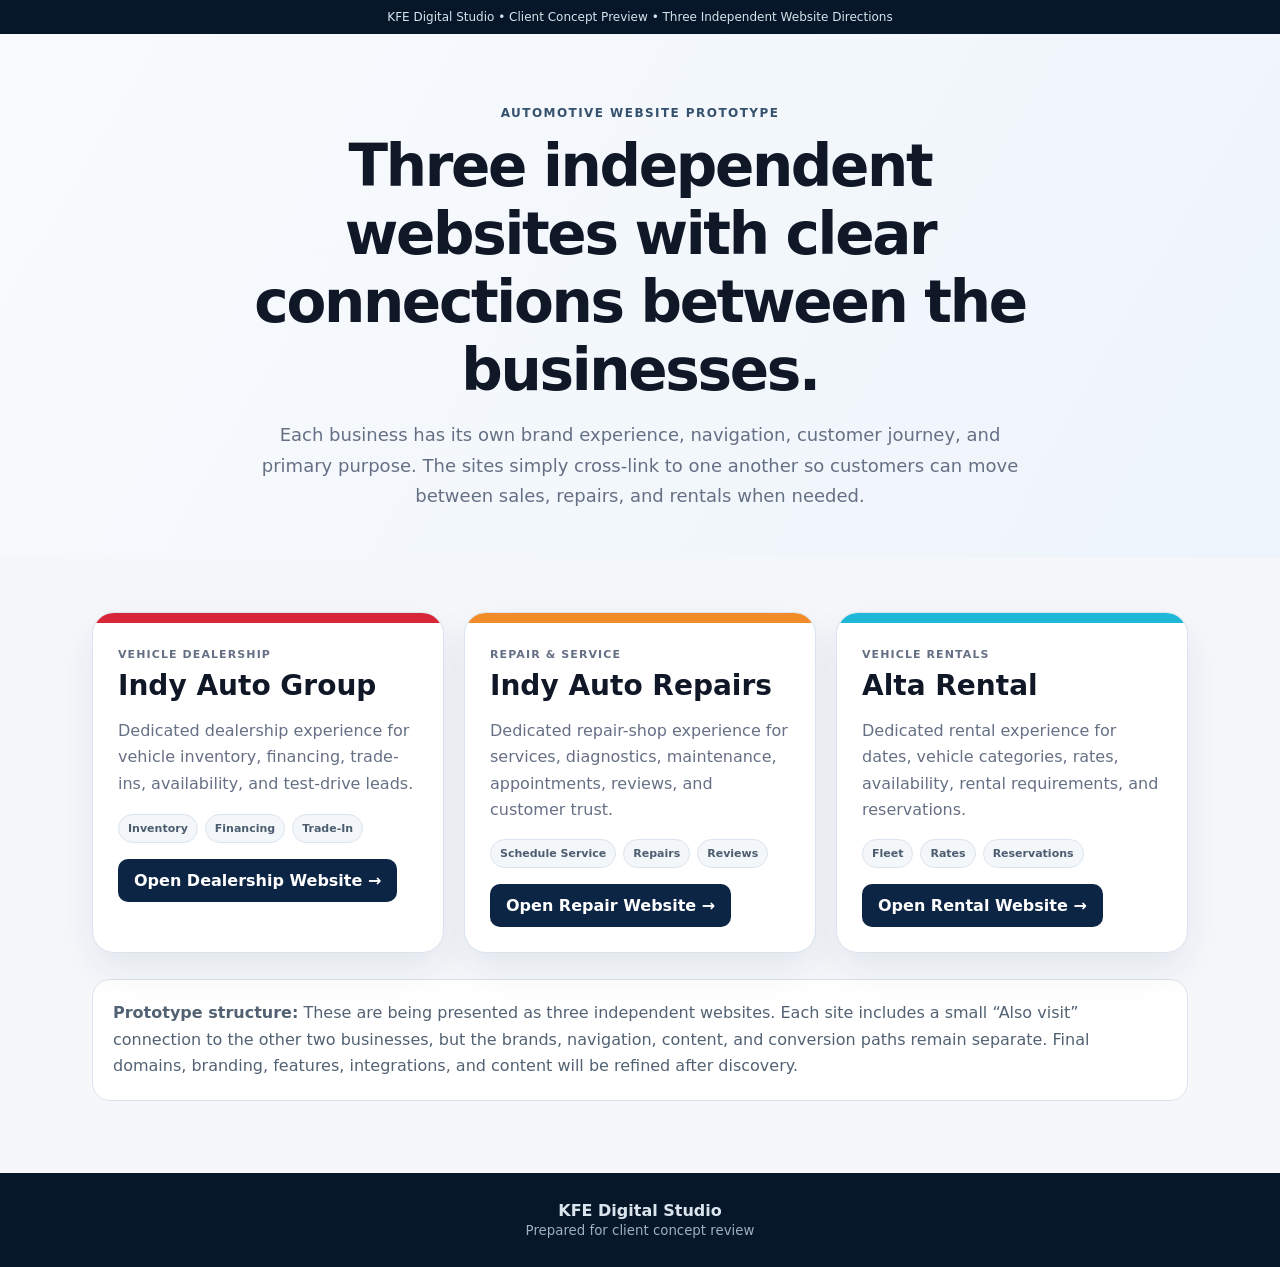
==== commit a14815c2: "Restructure prototype as three independent websites" ====
--- a/index.html
+++ b/index.html
@@ -1,3 +1 @@
-<!doctype html><html lang="en"><head><meta charset="utf-8"><meta name="viewport" content="width=device-width,initial-scale=1"><title>Indy Automotive Group | Concept Preview</title><style>
-:root{--n:#0d2544;--n2:#173b67;--c:#20b8d8;--o:#f59e0b;--ink:#101828;--m:#667085;--l:#dbe4ee;--bg:#f7f9fc;--w:#fff;--sh:0 16px 40px rgba(13,37,68,.09)}*{box-sizing:border-box}html{scroll-behavior:smooth}body{margin:0;font-family:Inter,system-ui,-apple-system,"Segoe UI",sans-serif;background:var(--bg);color:var(--ink)}a{text-decoration:none;color:inherit}.wrap{max-width:1180px;margin:auto;padding:0 22px}.notice{background:#07172a;color:#d6e3ef;text-align:center;padding:9px 18px;font-size:12px}.nav{position:sticky;top:0;z-index:20;background:#fff;border-bottom:1px solid var(--l)}.nav .wrap{display:flex;align-items:center;justify-content:space-between;padding-top:14px;padding-bottom:14px}.brand{display:flex;align-items:center;gap:11px;font-weight:850}.mark{width:42px;height:42px;border-radius:12px;background:linear-gradient(135deg,var(--n),var(--c));display:grid;place-items:center;color:#fff;font-size:13px}.brand small{display:block;color:var(--m);font-weight:600;font-size:11px}.links{display:flex;gap:8px;align-items:center}.links a{padding:9px 11px;border-radius:9px;font-weight:700;color:#344054}.links a.primary{color:#fff}.btn{display:inline-flex;align-items:center;justify-content:center;border-radius:11px;padding:12px 16px;font-weight:800}.primary{background:var(--n);color:#fff}.outline{background:#fff;border:1px solid #cfd8e3;color:var(--n)}.orange{background:var(--o);color:#3a2500}.hero{background:linear-gradient(115deg,#f8fbff,#edf4fb 60%,#eaf8fb);padding:64px 0 48px;border-bottom:1px solid var(--l)}.grid{display:grid;grid-template-columns:1.05fr .95fr;gap:30px;align-items:center}.eyebrow{font-size:12px;text-transform:uppercase;letter-spacing:.12em;font-weight:850;color:var(--n2);margin-bottom:12px}.eyebrow:before{content:"";display:inline-block;width:28px;height:3px;background:linear-gradient(90deg,var(--o),var(--c));border-radius:99px;margin-right:8px;vertical-align:middle}h1{font-size:clamp(42px,5.5vw,66px);line-height:1.01;letter-spacing:-.045em;margin:0 0 18px;color:#0d1f34}.hero p,.lead{color:#536273;line-height:1.7}.hero p{font-size:18px}.actions{display:flex;gap:11px;flex-wrap:wrap;margin-top:24px}.dash{background:#fff;border:1px solid var(--l);padding:16px;border-radius:24px;box-shadow:0 24px 60px rgba(13,37,68,.12)}.dashin{background:#0e223b;color:#fff;border-radius:18px;padding:18px}.search{background:#fff;border-radius:14px;padding:10px;display:grid;grid-template-columns:1.3fr .8fr .8fr auto;gap:8px;margin:14px 0}.search span{background:#f4f7fb;border:1px solid #d8e2ee;color:#526071;border-radius:10px;padding:11px;font-size:12px;font-weight:700}.search .go{background:var(--o);color:#362300}.quick{display:grid;grid-template-columns:1fr 1fr;gap:10px}.quick div{background:#16324f;border:1px solid #294967;padding:12px;border-radius:12px}.quick b{display:block}.quick small{color:#bfd1df}.section{padding:66px 0}.head{display:flex;justify-content:space-between;gap:22px;align-items:end;margin-bottom:24px}.head h2{font-size:clamp(31px,4vw,46px);margin:0;letter-spacing:-.03em}.head .lead{max-width:500px;margin:0}.three,.inventory,.reviews,.fleet{display:grid;grid-template-columns:repeat(3,1fr);gap:18px}.card,.panel,.vehicle,.rental,.review{background:#fff;border:1px solid var(--l);border-radius:19px;box-shadow:var(--sh)}.card{padding:22px}.icon{width:50px;height:50px;border-radius:14px;background:#eef6fa;display:grid;place-items:center;font-size:23px}.card h3{font-size:24px;margin:16px 0 7px}.card p,.panel p,.review p,.rental p{color:var(--m);line-height:1.65}.chips{display:flex;gap:7px;flex-wrap:wrap}.chip{font-size:11px;font-weight:800;color:#475467;background:#f5f7fb;border:1px solid #dbe4ee;border-radius:999px;padding:7px 9px}.dark{background:#0e223b;color:#fff}.stats{display:grid;grid-template-columns:repeat(4,1fr);gap:18px}.stat strong{display:block;font-size:27px}.stat span{font-size:13px;color:#bfd0dd}.filters{display:grid;grid-template-columns:1.2fr .8fr .8fr .8fr auto;gap:10px;margin-bottom:18px}.filters span,.field{background:#fff;border:1px solid var(--l);border-radius:11px;padding:12px 13px;color:#526071;font-size:13px;font-weight:700}.filters .searchbtn,.submit{background:var(--n);color:#fff;text-align:center}.vehicle{overflow:hidden}.photo{height:165px;background:linear-gradient(135deg,#dce6ef,#f6f8fb);display:grid;place-items:center;font-size:52px;position:relative}.badge{position:absolute;top:13px;left:13px;background:#fff;border:1px solid #d8e1ea;border-radius:999px;padding:6px 9px;font-size:11px;font-weight:850}.body{padding:15px}.title{display:flex;justify-content:space-between;gap:10px}.title h4{margin:0;font-size:18px}.price{font-size:20px;font-weight:900;color:var(--n)}.meta{display:grid;grid-template-columns:repeat(3,1fr);gap:7px;margin:13px 0}.meta div{background:#f5f7fa;border-radius:10px;padding:9px;font-size:11px;color:#667085}.meta b{display:block;color:#101828}.split{display:grid;grid-template-columns:1fr 1fr;gap:18px;margin-top:18px}.panel{padding:22px}.panel h3{font-size:26px;margin:0 0 8px}.list,.form{display:grid;grid-template-columns:1fr 1fr;gap:9px;margin-top:14px}.list div{background:#f6f8fb;border-radius:11px;padding:11px 12px;color:#475467;font-size:13px;font-weight:700}.field.full{grid-column:1/-1}.review{padding:18px}.stars{color:var(--o);font-size:12px}.rental{overflow:hidden}.rental-photo{height:150px;background:linear-gradient(135deg,#d9f2f7,#f2fbfd);display:grid;place-items:center;font-size:50px;position:relative}.rate{position:absolute;top:12px;right:12px;background:#fff;border:1px solid #cfe5ea;border-radius:999px;padding:6px 9px;font-size:11px;font-weight:850;color:#0b5a63}.steps{display:grid;grid-template-columns:repeat(4,1fr);gap:12px;margin-top:18px}.step{background:#fff;border:1px solid var(--l);border-radius:16px;padding:16px;box-shadow:var(--sh)}.num{width:27px;height:27px;background:#eaf7fb;color:#0b5a63;border-radius:99px;display:grid;place-items:center;font-size:12px;font-weight:900;margin-bottom:8px}.step span{font-size:13px;color:var(--m)}.cta{background:linear-gradient(120deg,var(--n),var(--n2));border-radius:25px;color:#fff;padding:32px;display:flex;justify-content:space-between;gap:22px;align-items:center}.cta h2{margin:0;font-size:31px}.cta p{color:#d4e1ec}.footer{background:#07172a;color:#d6e3ef;padding:30px 0;margin-top:66px}.footer .wrap{display:flex;justify-content:space-between;gap:20px;align-items:center;flex-wrap:wrap}.footer p{font-size:12px;color:#9db0c0}@media(max-width:980px){.grid,.split{grid-template-columns:1fr}.three,.inventory,.reviews,.fleet{grid-template-columns:1fr 1fr}.stats,.steps{grid-template-columns:1fr 1fr}.filters{grid-template-columns:1fr 1fr}.filters .searchbtn{grid-column:1/-1}}@media(max-width:680px){.links{display:none}.search{grid-template-columns:1fr 1fr}.three,.inventory,.reviews,.fleet,.stats,.steps{grid-template-columns:1fr}.head{display:block}.filters,.form,.list{grid-template-columns:1fr}.field.full{grid-column:auto}.quick{grid-template-columns:1fr}.cta{display:block}h1{font-size:43px}}
-</style></head><body><div class="notice">KFE Digital Studio • Client Concept Preview • Sample content shown for design review only</div><nav class="nav"><div class="wrap"><a class="brand" href="#top"><span class="mark">IA</span><span>Indy Automotive Group<small>Indy Auto Repairs • Alta Rental • Indy Auto Group</small></span></a><div class="links"><a href="#dealer">Vehicle Sales</a><a href="#repairs">Repairs</a><a href="#rentals">Rentals</a><a class="btn primary" href="#contact">Get Started</a></div></div></nav><header class="hero" id="top"><div class="wrap grid"><div><div class="eyebrow">One automotive group. Three customer journeys.</div><h1>Shop a car. Book a repair. Reserve a rental.</h1><p>A realistic concept for one connected automotive platform that gives Indy Auto Group, Indy Auto Repairs, and Alta Rental their own professional customer experience.</p><div class="actions"><a class="btn primary" href="#dealer">Browse Vehicles</a><a class="btn outline" href="#repairs">Schedule Service</a><a class="btn orange" href="#rentals">Find a Rental</a></div></div><div class="dash"><div class="dashin"><b>Find what you need</b><div class="search"><span>Make / model / stock #</span><span>Price</span><span>Body style</span><span class="go">Search</span></div><div class="quick"><div><b>Vehicle Sales</b><small>Inventory, financing, trade-ins</small></div><div><b>Repair Service</b><small>Appointments and diagnostics</small></div><div><b>Car Rentals</b><small>Dates, rates, availability</small></div><div><b>Customer Support</b><small>One connected contact experience</small></div></div></div></div></div></header><section class="section"><div class="wrap"><div class="head"><div><div class="eyebrow">Choose a business</div><h2>Three brands. One convenient automotive destination.</h2></div><p class="lead">Each business gets its own look, services, and calls to action while remaining clearly connected to the overall group.</p></div><div class="three"><div class="card"><div class="icon">🚘</div><h3>Indy Auto Group</h3><p>Dealer-style inventory, financing leads, trade-in requests, test-drive scheduling, and featured vehicles.</p><div class="chips"><span class="chip">Inventory</span><span class="chip">Financing</span><span class="chip">Trade-In</span></div></div><div class="card"><div class="icon">🔧</div><h3>Indy Auto Repairs</h3><p>Service scheduling, common repair categories, trust messaging, reviews, and service information.</p><div class="chips"><span class="chip">Schedule Service</span><span class="chip">Diagnostics</span><span class="chip">Maintenance</span></div></div><div class="card"><div class="icon">🚗</div><h3>Alta Rental</h3><p>Rental dates, vehicle classes, daily rates, reservation requests, fleet details, and renter information.</p><div class="chips"><span class="chip">Daily Rates</span><span class="chip">Fleet</span><span class="chip">Reserve</span></div></div></div></div></section><section class="section dark"><div class="wrap stats"><div class="stat"><strong>3-in-1</strong><span>connected business experience</span></div><div class="stat"><strong>24/7</strong><span>lead collection</span></div><div class="stat"><strong>Mobile</strong><span>customer-first design</span></div><div class="stat"><strong>Scalable</strong><span>future integrations ready</span></div></div></section><section class="section" id="dealer"><div class="wrap"><div class="head"><div><div class="eyebrow">Indy Auto Group</div><h2>A dealership experience that feels ready to shop.</h2></div><p class="lead">Search, financing, trade-in, availability, and test-drive actions are placed where real car shoppers expect them.</p></div><div class="filters"><span>Make / Model</span><span>Max Price</span><span>Body Style</span><span>Payment Range</span><span class="searchbtn">Search Inventory</span></div><div class="inventory"><div class="vehicle"><div class="photo"><span class="badge">Featured</span>🚙</div><div class="body"><div class="title"><h4>2022 Honda CR‑V EX</h4><div class="price">$24,995</div></div><div class="meta"><div><b>36,210</b>Miles</div><div><b>AWD</b>Drive</div><div><b>$419/mo</b>Est.</div></div><div class="actions"><span class="btn outline">View Details</span><span class="btn primary">Start Financing</span></div></div></div><div class="vehicle"><div class="photo"><span class="badge">New Arrival</span>🚘</div><div class="body"><div class="title"><h4>2021 Toyota Camry SE</h4><div class="price">$21,480</div></div><div class="meta"><div><b>41,880</b>Miles</div><div><b>FWD</b>Drive</div><div><b>$362/mo</b>Est.</div></div><div class="actions"><span class="btn outline">Test Drive</span><span class="btn primary">Check Availability</span></div></div></div><div class="vehicle"><div class="photo"><span class="badge">Finance Friendly</span>🛻</div><div class="body"><div class="title"><h4>2020 Ford F‑150 XLT</h4><div class="price">$29,950</div></div><div class="meta"><div><b>58,102</b>Miles</div><div><b>4x4</b>Drive</div><div><b>$488/mo</b>Est.</div></div><div class="actions"><span class="btn outline">Value Trade</span><span class="btn primary">Reserve</span></div></div></div></div></div></section><section class="section" id="repairs" style="background:#fbfcfe;border-top:1px solid #edf2f7"><div class="wrap"><div class="head"><div><div class="eyebrow">Indy Auto Repairs</div><h2>A repair-shop experience built around trust and scheduling.</h2></div><p class="lead">Customers can understand services, request appointments, and see the credibility signals they expect from a professional shop.</p></div><div class="split"><div class="panel"><h3>Request an appointment</h3><p>Simple service intake that can remain request-based or evolve into live scheduling.</p><div class="form"><div class="field">Full Name</div><div class="field">Phone Number</div><div class="field">Vehicle Year / Make / Model</div><div class="field">Preferred Date</div><div class="field full">Describe the service or issue</div><div class="field full submit">Request Service Appointment</div></div></div><div class="panel"><h3>Popular Services</h3><div class="list"><div>Oil Changes</div><div>Brakes & Rotors</div><div>Diagnostics</div><div>A/C & Heating</div><div>Batteries</div><div>Engine Repair</div><div>Suspension</div><div>Tires</div></div></div></div><div class="reviews"><div class="review"><div class="stars">★★★★★</div><p>Easy scheduling, clear services, and a professional experience.</p><b>Sample Customer</b></div><div class="review"><div class="stars">★★★★★</div><p>Trust signals and simple booking make the shop feel established.</p><b>Sample Customer</b></div><div class="review"><div class="stars">★★★★★</div><p>Designed to turn local search traffic into service appointments.</p><b>Sample Customer</b></div></div></div></section><section class="section" id="rentals"><div class="wrap"><div class="head"><div><div class="eyebrow">Alta Rental</div><h2>A rental flow that feels familiar and easy to book.</h2></div><p class="lead">Customers can choose dates, compare vehicle classes, see sample rates, and move naturally toward a reservation.</p></div><div class="filters"><span>Pickup Date</span><span>Return Date</span><span>Vehicle Category</span><span>Pickup Location</span><span class="searchbtn" style="background:var(--c);color:#08313a">Check Availability</span></div><div class="fleet"><div class="rental"><div class="rental-photo">🚗<span class="rate">From $49/day</span></div><div class="body"><h4>Compact / Economy</h4><p>Fuel-efficient option for daily driving and short rentals.</p></div></div><div class="rental"><div class="rental-photo">🚙<span class="rate">From $79/day</span></div><div class="body"><h4>SUV</h4><p>More room for families, travel, and cargo.</p></div></div><div class="rental"><div class="rental-photo">🚐<span class="rate">From $99/day</span></div><div class="body"><h4>Van / Utility</h4><p>Flexible option for larger groups or utility needs.</p></div></div></div><div class="steps"><div class="step"><div class="num">1</div><b>Choose Dates</b><span>Pickup and return.</span></div><div class="step"><div class="num">2</div><b>Select Vehicle</b><span>Choose a category.</span></div><div class="step"><div class="num">3</div><b>Confirm Details</b><span>Provide renter info.</span></div><div class="step"><div class="num">4</div><b>Reserve</b><span>Submit the booking.</span></div></div></div></section><section class="section" id="contact"><div class="wrap"><div class="cta"><div><div class="eyebrow" style="color:#d7f5fb">Client concept</div><h2>Ready for discovery-driven refinement.</h2><p>Once the discovery form is complete, the prototype can be updated with real branding, inventory structure, rental rules, repair workflow, locations, and functionality.</p></div><a class="btn orange" href="https://form.jotform.com/262604397604056">Complete Discovery Form</a></div></div></section><footer class="footer"><div class="wrap"><div class="brand"><span class="mark">IA</span><span>Indy Automotive Group<small style="color:#8ea1b4">Concept prototype</small></span></div><p>Prepared by KFE Digital Studio</p></div></footer></body></html>+<!doctype html><html lang="en"><head><meta charset="utf-8"><meta name="viewport" content="width=device-width,initial-scale=1"><title>Automotive Website Concepts | KFE Digital Studio</title><style>:root{--navy:#0d2544;--cyan:#20b8d8;--orange:#f59e0b;--ink:#101828;--m:#667085;--line:#dbe4ee;--bg:#f5f7fb}*{box-sizing:border-box}body{margin:0;font-family:Inter,system-ui,-apple-system,"Segoe UI",sans-serif;background:var(--bg);color:var(--ink)}a{text-decoration:none;color:inherit}.wrap{max-width:1140px;margin:auto;padding:0 22px}.top{background:#07172a;color:#d8e3ec;text-align:center;padding:10px 18px;font-size:12px}.hero{padding:72px 0 46px;text-align:center;background:linear-gradient(120deg,#f9fbfd,#edf4fb)}.eyebrow{font-size:12px;font-weight:850;letter-spacing:.12em;text-transform:uppercase;color:#36516d}.hero h1{font-size:clamp(38px,5vw,58px);letter-spacing:-.04em;margin:12px auto 16px;max-width:850px}.hero p{max-width:760px;margin:auto;color:var(--m);font-size:18px;line-height:1.7}.section{padding:54px 0 72px}.grid{display:grid;grid-template-columns:repeat(3,1fr);gap:20px}.card{background:#fff;border:1px solid var(--line);border-radius:22px;overflow:hidden;box-shadow:0 16px 38px rgba(13,37,68,.08)}.stripe{height:10px}.dealer .stripe{background:#d72638}.repair .stripe{background:#f28c28}.rental .stripe{background:#20b8d8}.body{padding:25px}.tag{font-size:11px;font-weight:850;text-transform:uppercase;letter-spacing:.1em;color:#667085}.body h2{font-size:28px;margin:8px 0 10px}.body p{color:var(--m);line-height:1.65;min-height:80px}.chips{display:flex;gap:7px;flex-wrap:wrap;margin:16px 0}.chip{font-size:11px;font-weight:800;padding:7px 9px;border-radius:999px;background:#f4f7fa;border:1px solid var(--line);color:#4c5d70}.btn{display:inline-block;padding:12px 16px;border-radius:10px;background:var(--navy);color:#fff!important;font-weight:850}.note{margin-top:26px;background:#fff;border:1px solid var(--line);border-radius:18px;padding:20px;color:#526273;line-height:1.65}.footer{background:#07172a;color:#dbe5ee;text-align:center;padding:28px 20px}.footer small{color:#9db0bf}@media(max-width:850px){.grid{grid-template-columns:1fr}.body p{min-height:auto}}</style></head><body><div class="top">KFE Digital Studio • Client Concept Preview • Three Independent Website Directions</div><section class="hero"><div class="wrap"><div class="eyebrow">Automotive website prototype</div><h1>Three independent websites with clear connections between the businesses.</h1><p>Each business has its own brand experience, navigation, customer journey, and primary purpose. The sites simply cross-link to one another so customers can move between sales, repairs, and rentals when needed.</p></div></section><section class="section"><div class="wrap"><div class="grid"><article class="card dealer"><div class="stripe"></div><div class="body"><div class="tag">Vehicle Dealership</div><h2>Indy Auto Group</h2><p>Dedicated dealership experience for vehicle inventory, financing, trade-ins, availability, and test-drive leads.</p><div class="chips"><span class="chip">Inventory</span><span class="chip">Financing</span><span class="chip">Trade-In</span></div><a class="btn" href="dealer/">Open Dealership Website →</a></div></article><article class="card repair"><div class="stripe"></div><div class="body"><div class="tag">Repair & Service</div><h2>Indy Auto Repairs</h2><p>Dedicated repair-shop experience for services, diagnostics, maintenance, appointments, reviews, and customer trust.</p><div class="chips"><span class="chip">Schedule Service</span><span class="chip">Repairs</span><span class="chip">Reviews</span></div><a class="btn" href="repairs/">Open Repair Website →</a></div></article><article class="card rental"><div class="stripe"></div><div class="body"><div class="tag">Vehicle Rentals</div><h2>Alta Rental</h2><p>Dedicated rental experience for dates, vehicle categories, rates, availability, rental requirements, and reservations.</p><div class="chips"><span class="chip">Fleet</span><span class="chip">Rates</span><span class="chip">Reservations</span></div><a class="btn" href="rental/">Open Rental Website →</a></div></article></div><div class="note"><strong>Prototype structure:</strong> These are being presented as three independent websites. Each site includes a small “Also visit” connection to the other two businesses, but the brands, navigation, content, and conversion paths remain separate. Final domains, branding, features, integrations, and content will be refined after discovery.</div></div></section><footer class="footer"><strong>KFE Digital Studio</strong><br><small>Prepared for client concept review</small></footer></body></html>
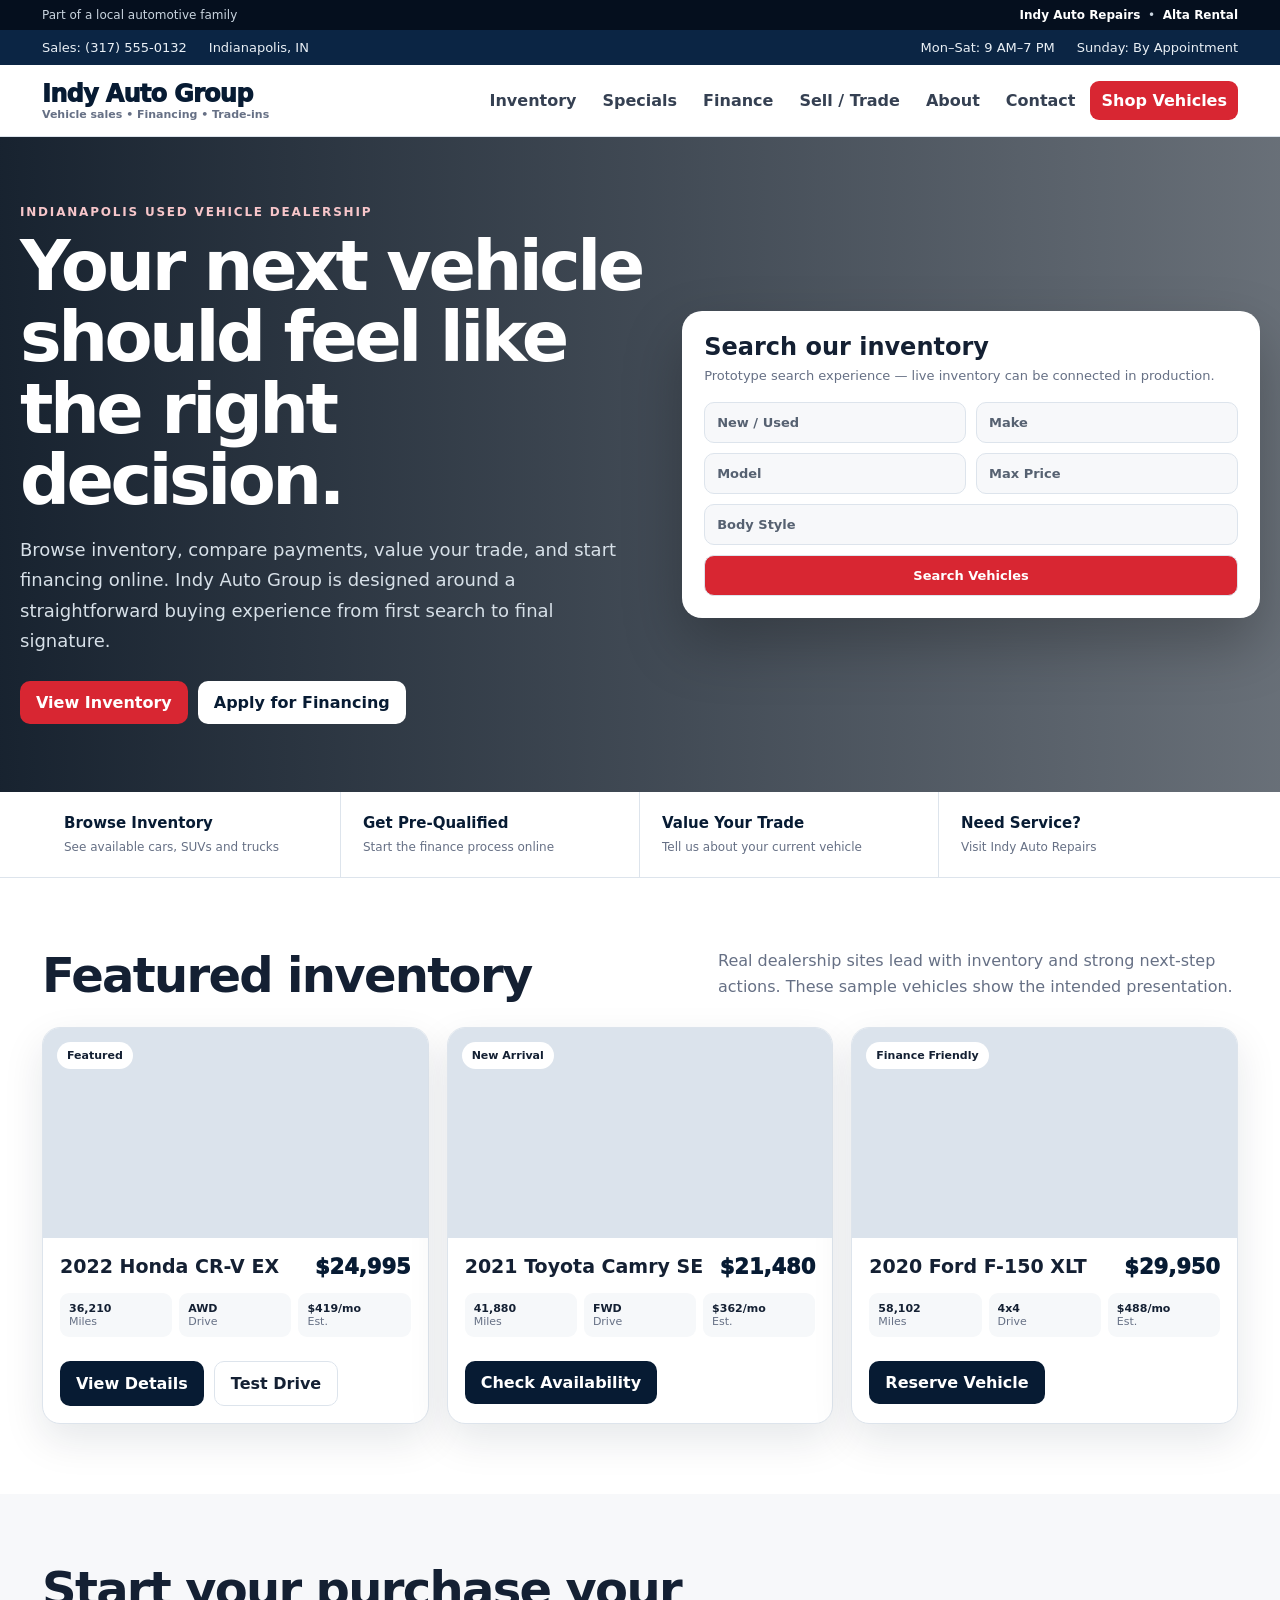
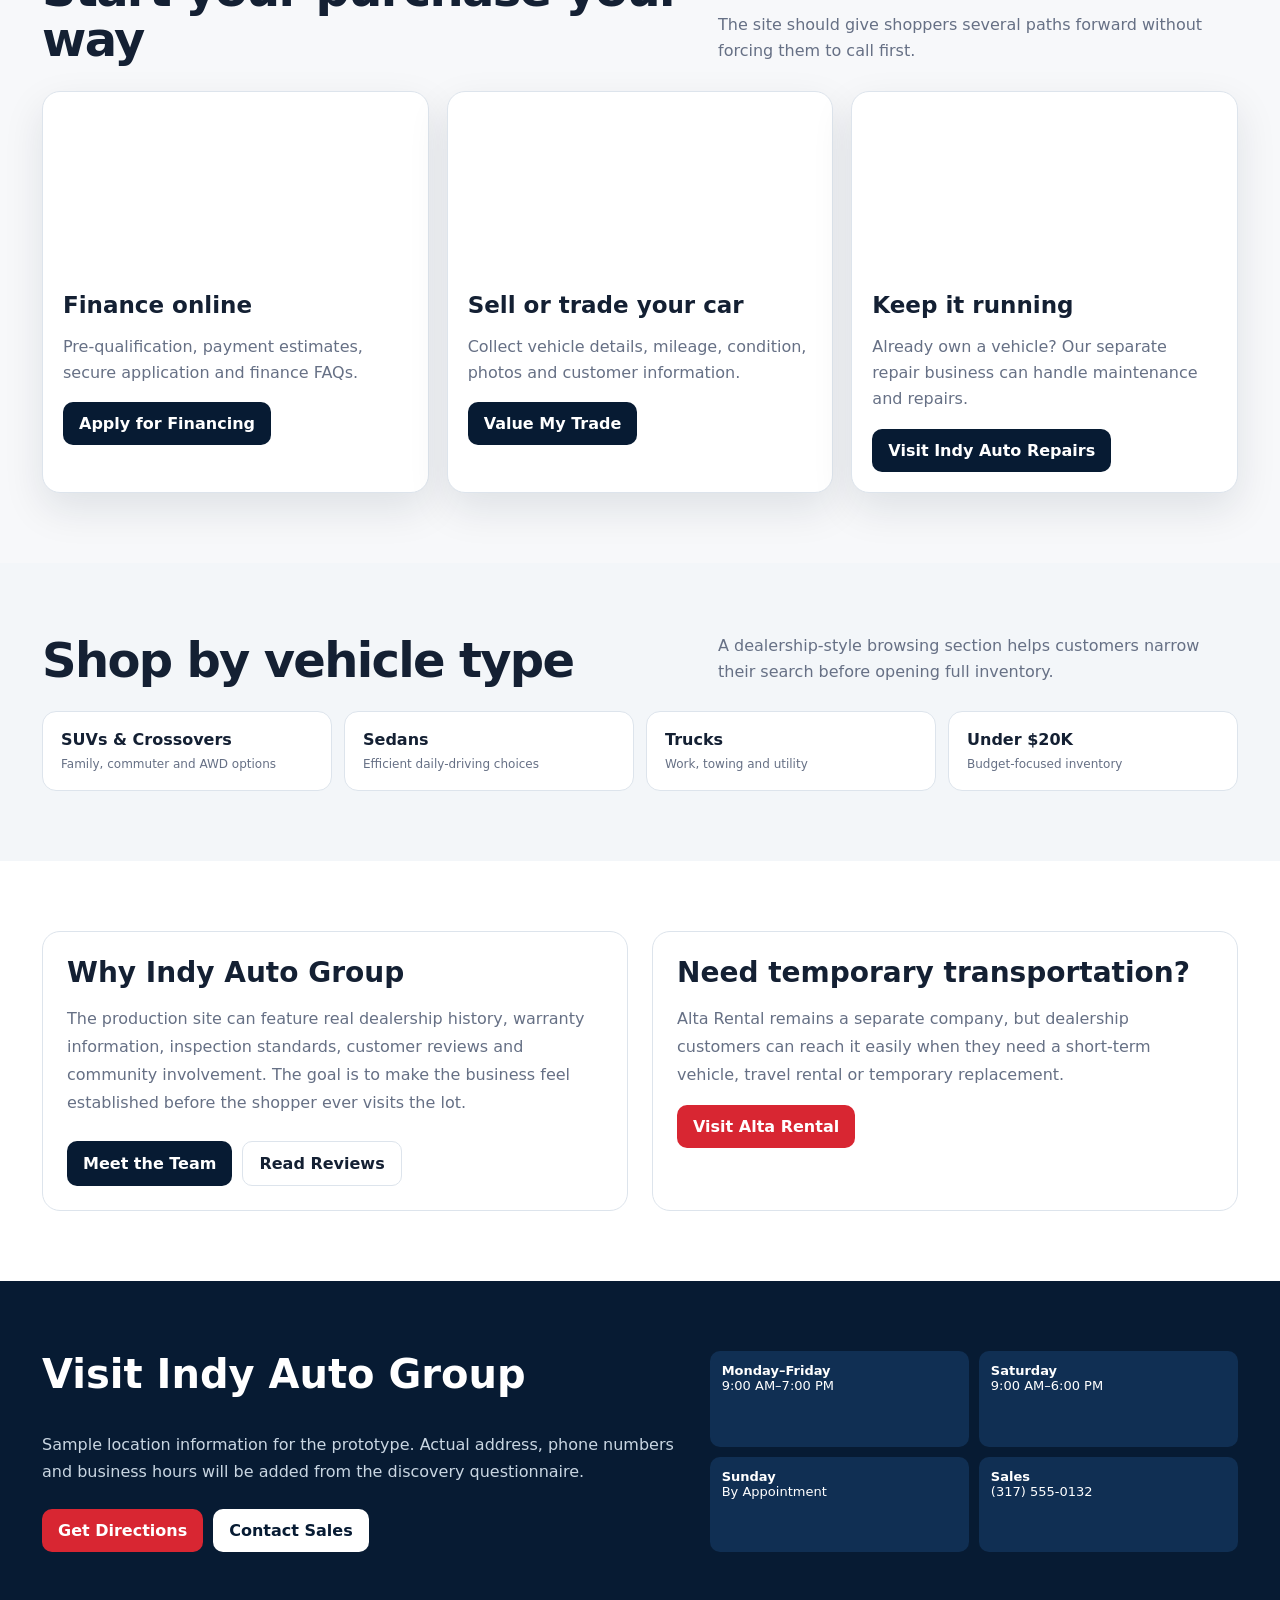
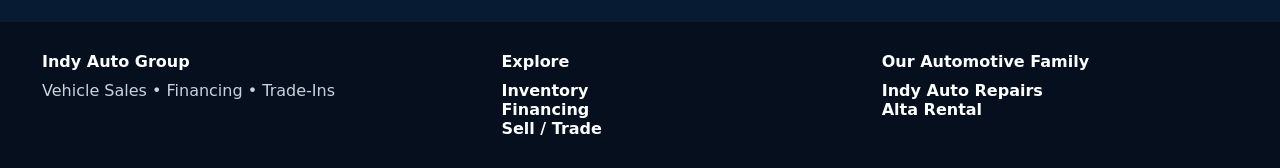
==== commit 952f9f8c: "Redirect prototype root to primary dealership site" ====
--- a/index.html
+++ b/index.html
@@ -1 +1,12 @@
-<!doctype html><html lang="en"><head><meta charset="utf-8"><meta name="viewport" content="width=device-width,initial-scale=1"><title>Automotive Website Concepts | KFE Digital Studio</title><style>:root{--navy:#0d2544;--cyan:#20b8d8;--orange:#f59e0b;--ink:#101828;--m:#667085;--line:#dbe4ee;--bg:#f5f7fb}*{box-sizing:border-box}body{margin:0;font-family:Inter,system-ui,-apple-system,"Segoe UI",sans-serif;background:var(--bg);color:var(--ink)}a{text-decoration:none;color:inherit}.wrap{max-width:1140px;margin:auto;padding:0 22px}.top{background:#07172a;color:#d8e3ec;text-align:center;padding:10px 18px;font-size:12px}.hero{padding:72px 0 46px;text-align:center;background:linear-gradient(120deg,#f9fbfd,#edf4fb)}.eyebrow{font-size:12px;font-weight:850;letter-spacing:.12em;text-transform:uppercase;color:#36516d}.hero h1{font-size:clamp(38px,5vw,58px);letter-spacing:-.04em;margin:12px auto 16px;max-width:850px}.hero p{max-width:760px;margin:auto;color:var(--m);font-size:18px;line-height:1.7}.section{padding:54px 0 72px}.grid{display:grid;grid-template-columns:repeat(3,1fr);gap:20px}.card{background:#fff;border:1px solid var(--line);border-radius:22px;overflow:hidden;box-shadow:0 16px 38px rgba(13,37,68,.08)}.stripe{height:10px}.dealer .stripe{background:#d72638}.repair .stripe{background:#f28c28}.rental .stripe{background:#20b8d8}.body{padding:25px}.tag{font-size:11px;font-weight:850;text-transform:uppercase;letter-spacing:.1em;color:#667085}.body h2{font-size:28px;margin:8px 0 10px}.body p{color:var(--m);line-height:1.65;min-height:80px}.chips{display:flex;gap:7px;flex-wrap:wrap;margin:16px 0}.chip{font-size:11px;font-weight:800;padding:7px 9px;border-radius:999px;background:#f4f7fa;border:1px solid var(--line);color:#4c5d70}.btn{display:inline-block;padding:12px 16px;border-radius:10px;background:var(--navy);color:#fff!important;font-weight:850}.note{margin-top:26px;background:#fff;border:1px solid var(--line);border-radius:18px;padding:20px;color:#526273;line-height:1.65}.footer{background:#07172a;color:#dbe5ee;text-align:center;padding:28px 20px}.footer small{color:#9db0bf}@media(max-width:850px){.grid{grid-template-columns:1fr}.body p{min-height:auto}}</style></head><body><div class="top">KFE Digital Studio • Client Concept Preview • Three Independent Website Directions</div><section class="hero"><div class="wrap"><div class="eyebrow">Automotive website prototype</div><h1>Three independent websites with clear connections between the businesses.</h1><p>Each business has its own brand experience, navigation, customer journey, and primary purpose. The sites simply cross-link to one another so customers can move between sales, repairs, and rentals when needed.</p></div></section><section class="section"><div class="wrap"><div class="grid"><article class="card dealer"><div class="stripe"></div><div class="body"><div class="tag">Vehicle Dealership</div><h2>Indy Auto Group</h2><p>Dedicated dealership experience for vehicle inventory, financing, trade-ins, availability, and test-drive leads.</p><div class="chips"><span class="chip">Inventory</span><span class="chip">Financing</span><span class="chip">Trade-In</span></div><a class="btn" href="dealer/">Open Dealership Website →</a></div></article><article class="card repair"><div class="stripe"></div><div class="body"><div class="tag">Repair & Service</div><h2>Indy Auto Repairs</h2><p>Dedicated repair-shop experience for services, diagnostics, maintenance, appointments, reviews, and customer trust.</p><div class="chips"><span class="chip">Schedule Service</span><span class="chip">Repairs</span><span class="chip">Reviews</span></div><a class="btn" href="repairs/">Open Repair Website →</a></div></article><article class="card rental"><div class="stripe"></div><div class="body"><div class="tag">Vehicle Rentals</div><h2>Alta Rental</h2><p>Dedicated rental experience for dates, vehicle categories, rates, availability, rental requirements, and reservations.</p><div class="chips"><span class="chip">Fleet</span><span class="chip">Rates</span><span class="chip">Reservations</span></div><a class="btn" href="rental/">Open Rental Website →</a></div></article></div><div class="note"><strong>Prototype structure:</strong> These are being presented as three independent websites. Each site includes a small “Also visit” connection to the other two businesses, but the brands, navigation, content, and conversion paths remain separate. Final domains, branding, features, integrations, and content will be refined after discovery.</div></div></section><footer class="footer"><strong>KFE Digital Studio</strong><br><small>Prepared for client concept review</small></footer></body></html>+<!doctype html>
+<html lang="en">
+<head>
+<meta charset="utf-8">
+<meta name="viewport" content="width=device-width,initial-scale=1">
+<title>Indy Auto Group</title>
+<meta http-equiv="refresh" content="0; url=dealer/">
+<script>window.location.replace('dealer/');</script>
+<style>body{margin:0;font-family:Inter,system-ui,-apple-system,"Segoe UI",sans-serif;background:#071b33;color:#fff;display:grid;place-items:center;min-height:100vh;text-align:center}a{color:#fff;font-weight:800}</style>
+</head>
+<body><div><h1>Indy Auto Group</h1><p>Opening the dealership website…</p><p><a href="dealer/">Continue to Indy Auto Group →</a></p></div></body>
+</html>
